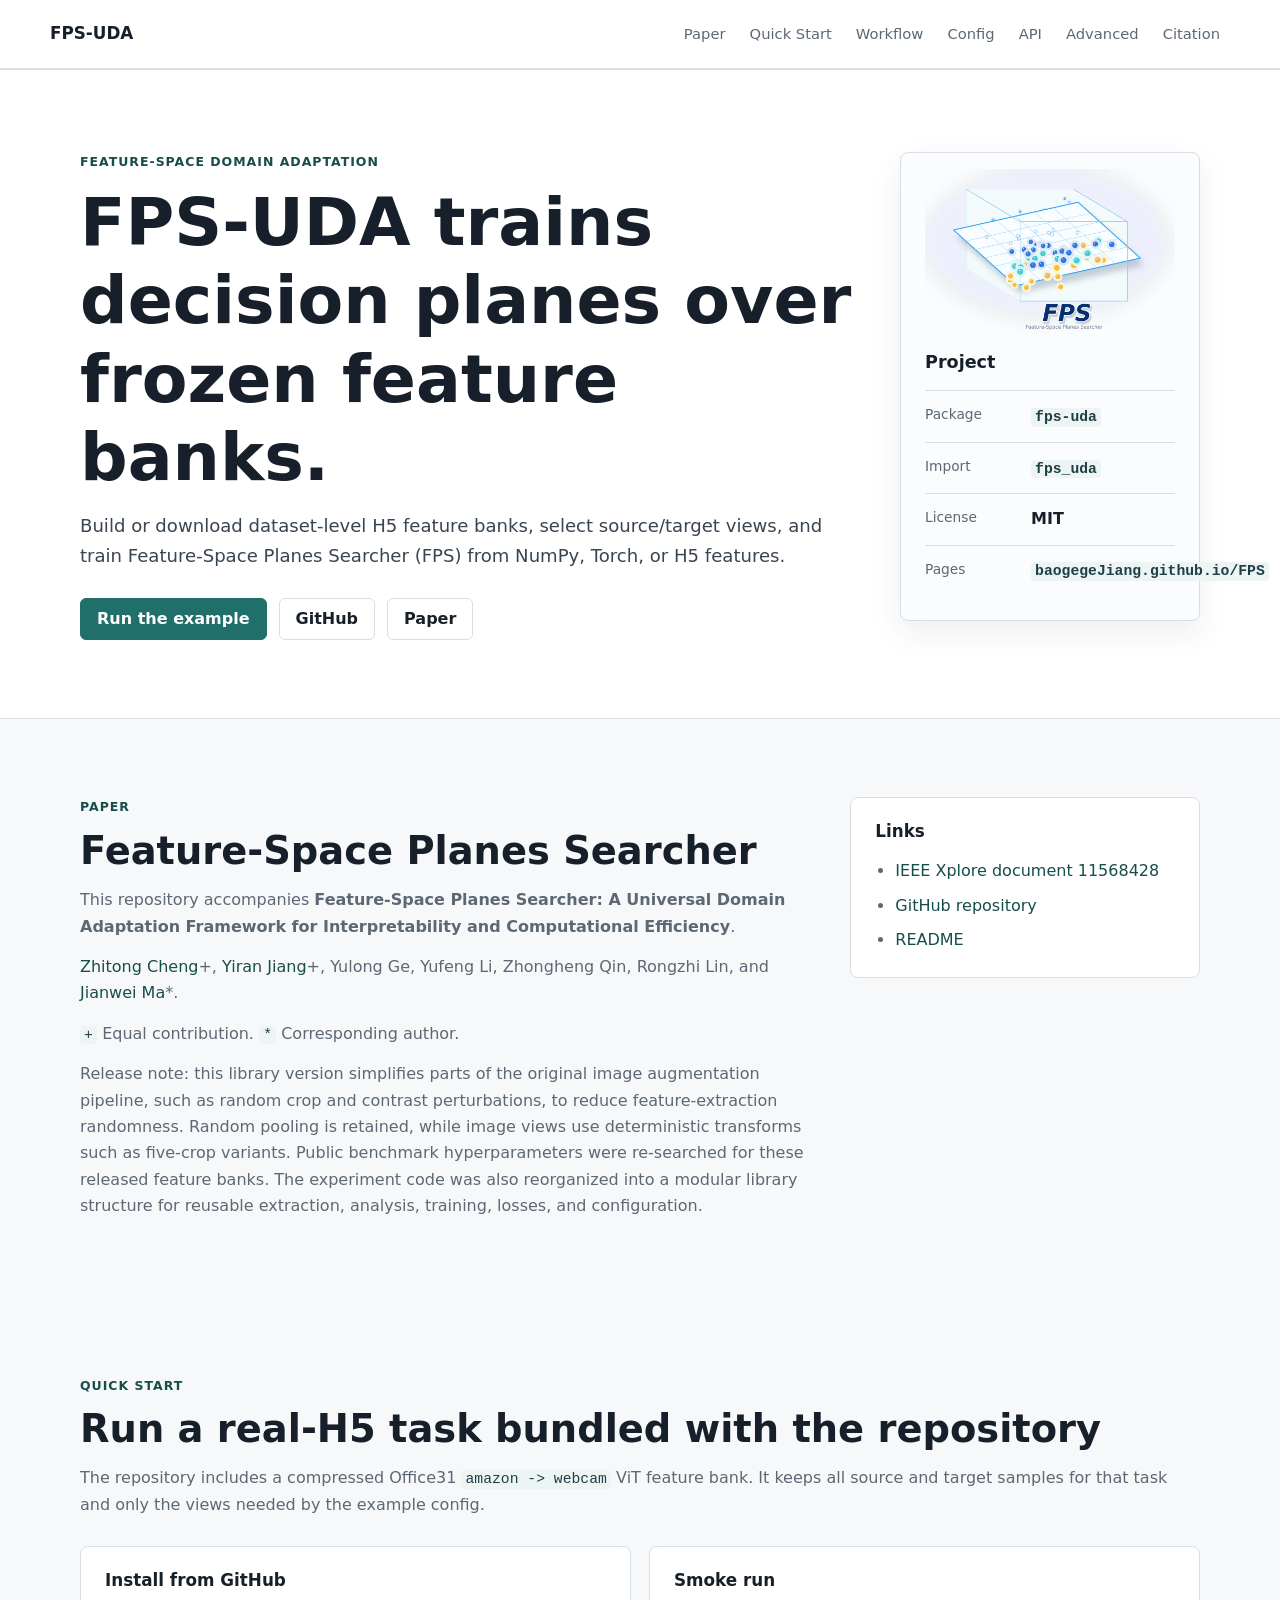
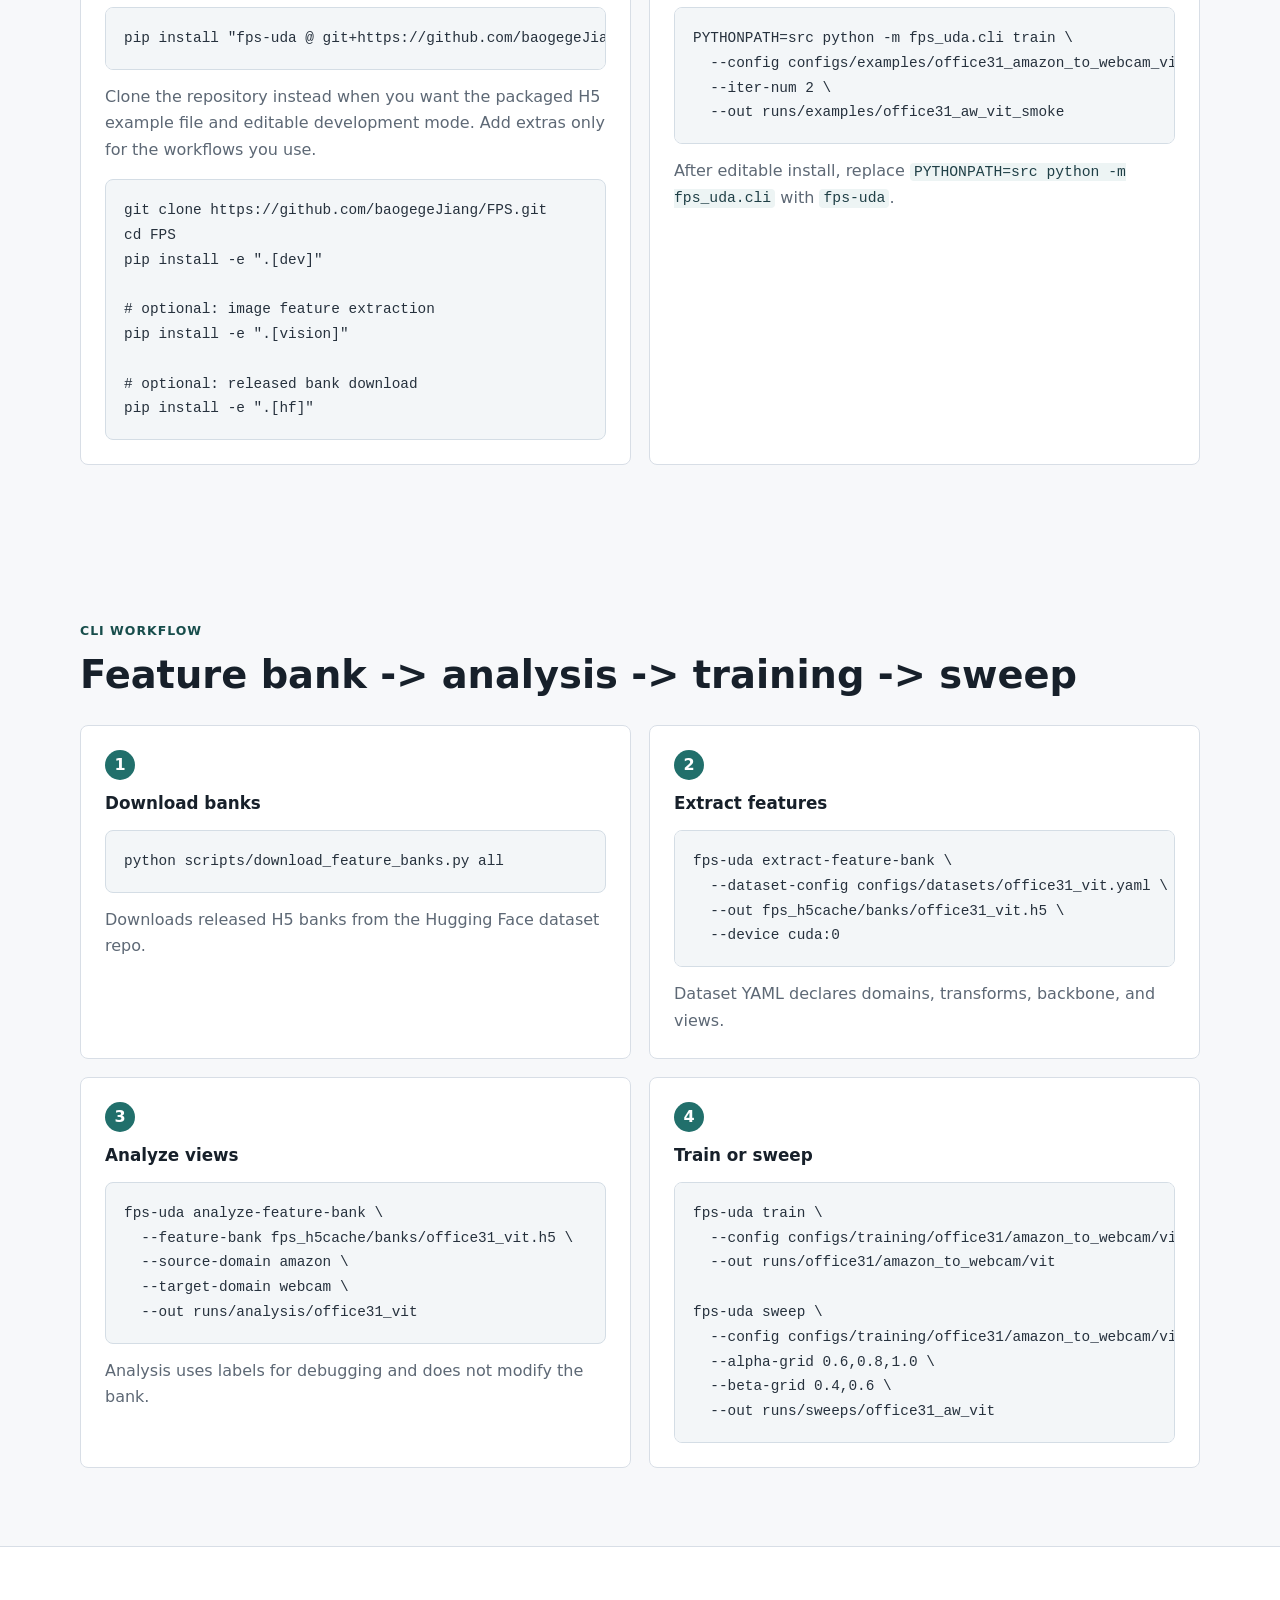
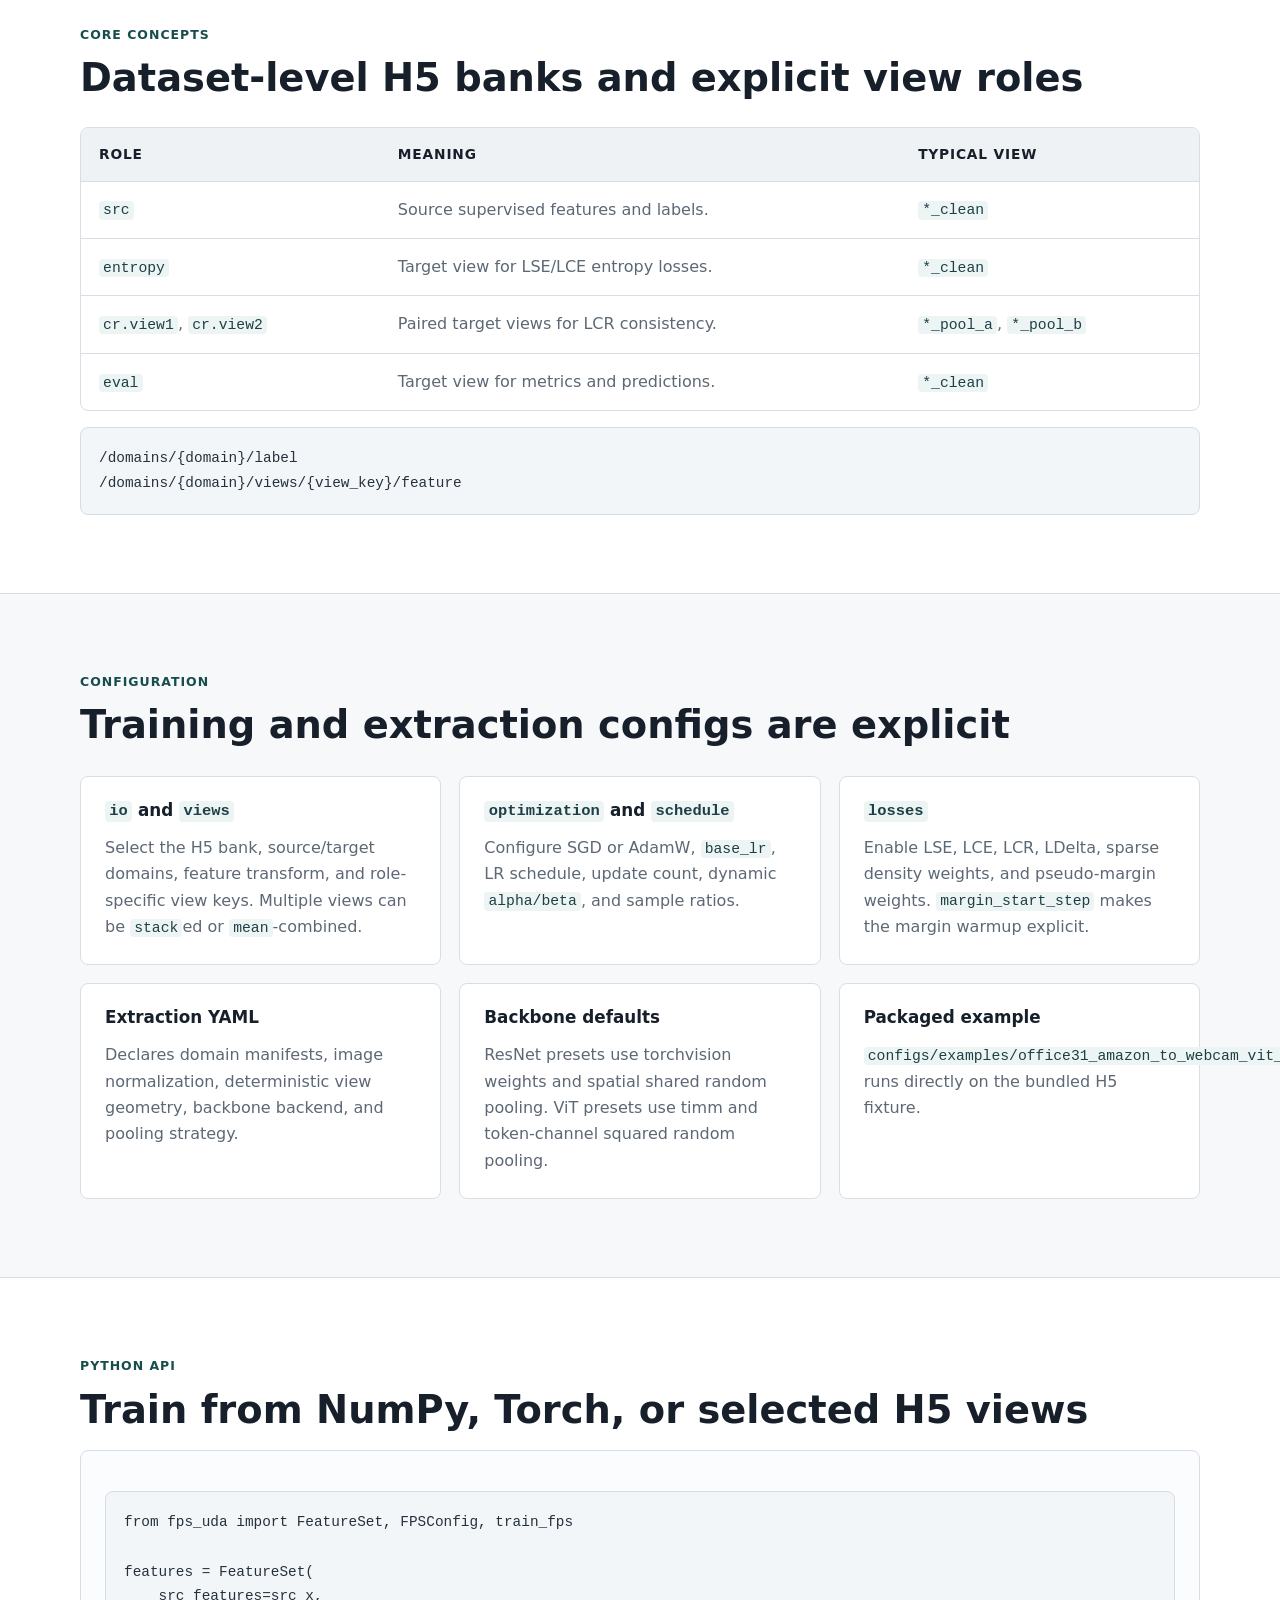
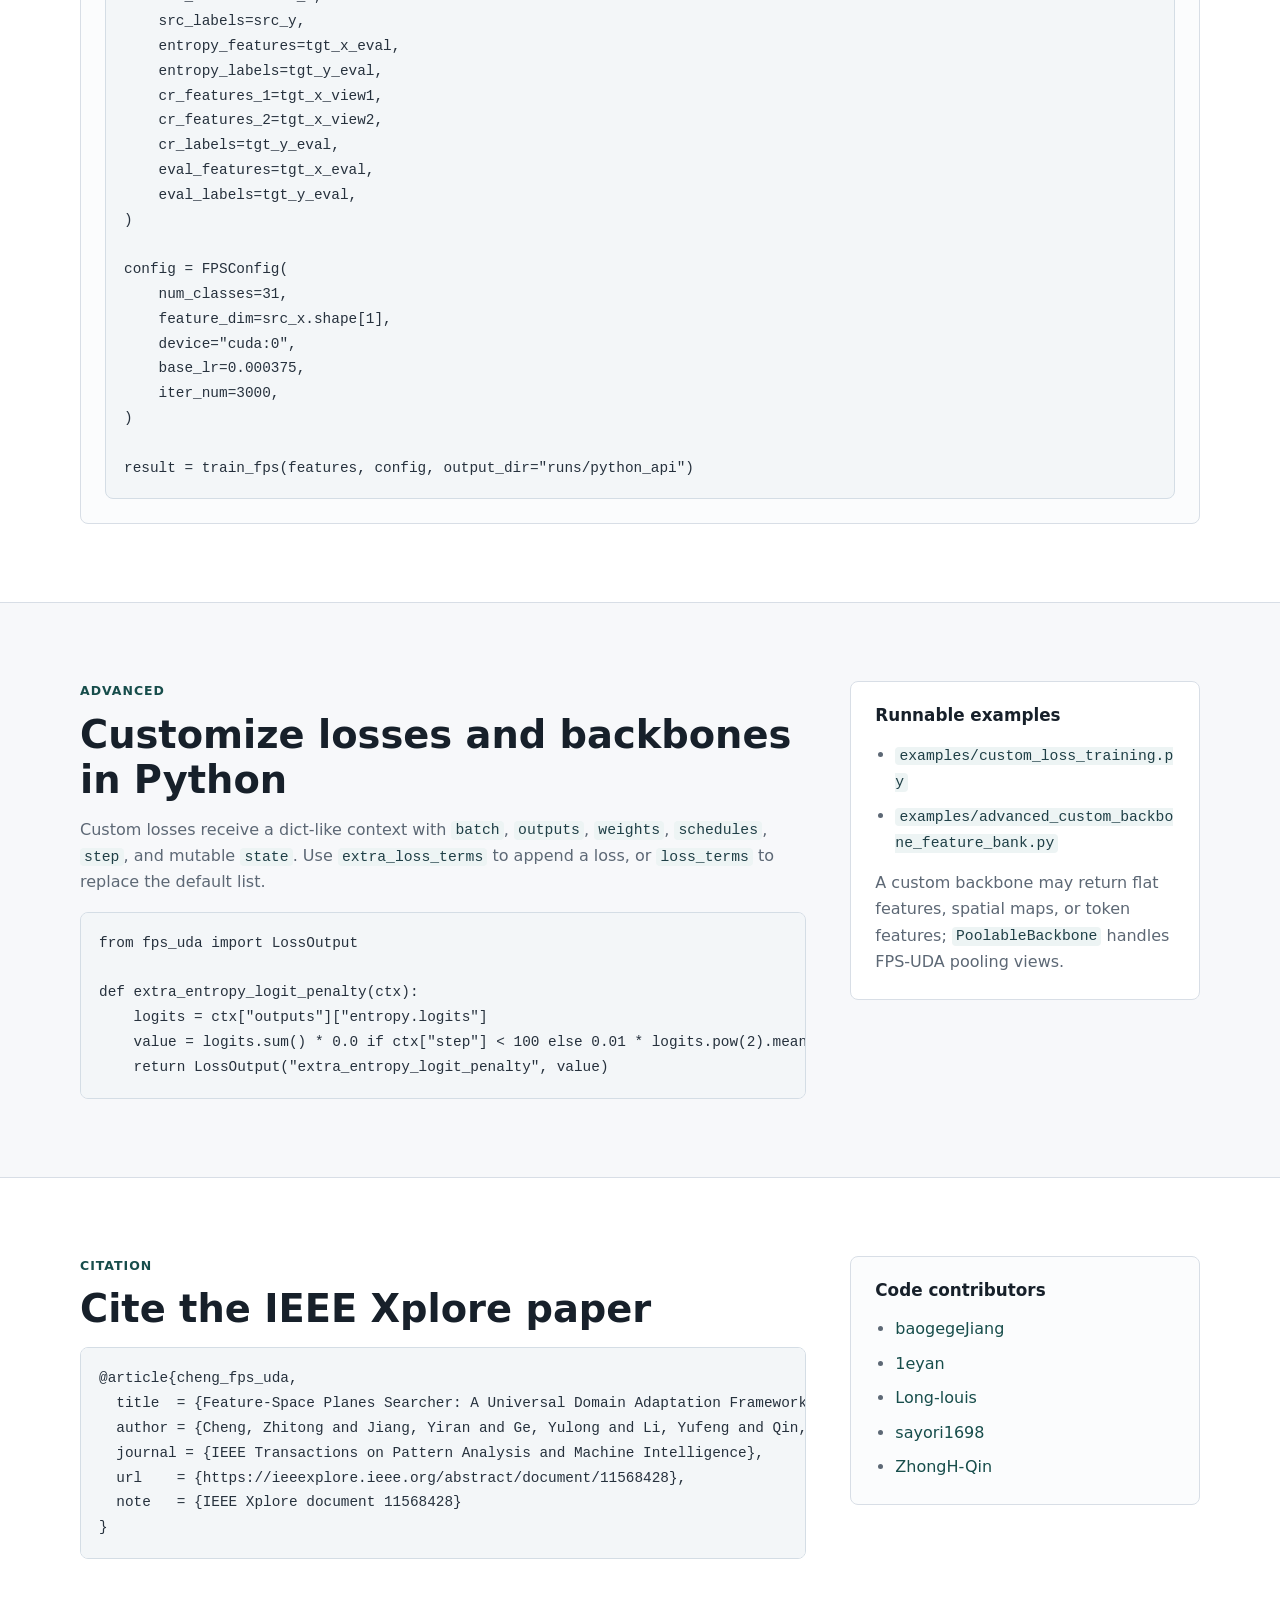
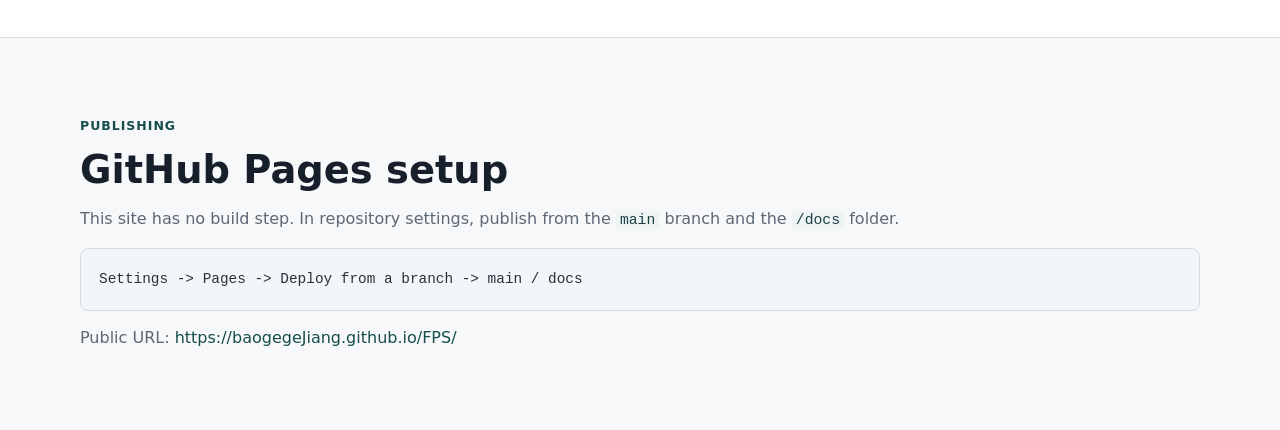
==== docs/index.html @ 6db0c091 "Remove shallow intelligence logo from docs" ====
<!doctype html>
<html lang="en">
  <head>
    <meta charset="utf-8">
    <meta name="viewport" content="width=device-width, initial-scale=1">
    <title>FPS-UDA Documentation</title>
    <meta
      name="description"
      content="FPS-UDA: feature-space unsupervised domain adaptation with frozen feature banks, PyTorch training, and configurable CLI workflows."
    >
    <link rel="stylesheet" href="assets/site.css">
  </head>
  <body>
    <header class="site-header">
      <nav class="nav" aria-label="Primary">
        <a class="brand" href="#top">FPS-UDA</a>
        <div class="nav-links">
          <a href="#paper">Paper</a>
          <a href="#quick-start">Quick Start</a>
          <a href="#workflow">Workflow</a>
          <a href="#config">Config</a>
          <a href="#api">API</a>
          <a href="#advanced">Advanced</a>
          <a href="#citation">Citation</a>
        </div>
      </nav>
    </header>

    <main id="top">
      <section class="hero section-band">
        <div class="container hero-grid">
          <div>
            <p class="eyebrow">Feature-space domain adaptation</p>
            <h1>FPS-UDA trains decision planes over frozen feature banks.</h1>
            <p class="lead">
              Build or download dataset-level H5 feature banks, select
              source/target views, and train Feature-Space Planes Searcher
              (FPS) from NumPy, Torch, or H5 features.
            </p>
            <div class="button-row" aria-label="Primary links">
              <a class="button primary" href="#quick-start">Run the example</a>
              <a class="button" href="https://github.com/baogegeJiang/FPS">GitHub</a>
              <a class="button" href="https://ieeexplore.ieee.org/abstract/document/11568428">Paper</a>
            </div>
          </div>
          <aside class="status-panel" aria-label="Project facts">
            <img
              class="fps-logo"
              src="assets/fps-logo.png"
              alt="FPS logo"
            >
            <h2>Project</h2>
            <dl>
              <div>
                <dt>Package</dt>
                <dd><code>fps-uda</code></dd>
              </div>
              <div>
                <dt>Import</dt>
                <dd><code>fps_uda</code></dd>
              </div>
              <div>
                <dt>License</dt>
                <dd>MIT</dd>
              </div>
              <div>
                <dt>Pages</dt>
                <dd><code>baogegeJiang.github.io/FPS</code></dd>
              </div>
            </dl>
          </aside>
        </div>
      </section>

      <section id="paper" class="section">
        <div class="container two-column">
          <div>
            <p class="eyebrow">Paper</p>
            <h2>Feature-Space Planes Searcher</h2>
            <p>
              This repository accompanies
              <strong>Feature-Space Planes Searcher: A Universal Domain
              Adaptation Framework for Interpretability and Computational
              Efficiency</strong>.
            </p>
            <p>
              <a href="https://scholar.google.com/citations?hl=zh-CN&amp;user=T4lifpIAAAAJ">Zhitong Cheng</a>+,
              <a href="https://scholar.google.com/citations?user=FRCRT-UAAAAJ&amp;hl=zh-CN">Yiran Jiang</a>+,
              Yulong Ge, Yufeng Li, Zhongheng Qin, Rongzhi Lin, and
              <a href="https://scholar.google.com/citations?user=6V78tzkAAAAJ&amp;hl=zh-CN">Jianwei Ma</a>*.
            </p>
            <p><code>+</code> Equal contribution. <code>*</code> Corresponding author.</p>
            <p>
              Release note: this library version simplifies parts of the
              original image augmentation pipeline, such as random crop and
              contrast perturbations, to reduce feature-extraction randomness.
              Random pooling is retained, while image views use deterministic
              transforms such as five-crop variants. Public benchmark
              hyperparameters were re-searched for these released feature banks.
              The experiment code was also reorganized into a modular library
              structure for reusable extraction, analysis, training, losses, and
              configuration.
            </p>
          </div>
          <aside class="item">
            <h3>Links</h3>
            <ul class="plain-list">
              <li><a href="https://ieeexplore.ieee.org/abstract/document/11568428">IEEE Xplore document 11568428</a></li>
              <li><a href="https://github.com/baogegeJiang/FPS">GitHub repository</a></li>
              <li><a href="https://github.com/baogegeJiang/FPS/blob/main/README.md">README</a></li>
            </ul>
          </aside>
        </div>
      </section>

      <section id="quick-start" class="section">
        <div class="container">
          <p class="eyebrow">Quick Start</p>
          <h2>Run a real-H5 task bundled with the repository</h2>
          <p>
            The repository includes a compressed Office31
            <code>amazon -> webcam</code> ViT feature bank. It keeps all source
            and target samples for that task and only the views needed by the
            example config.
          </p>
          <div class="code-grid">
            <article>
              <h3>Install from GitHub</h3>
              <pre><code>pip install "fps-uda @ git+https://github.com/baogegeJiang/FPS.git"</code></pre>
              <p>
                Clone the repository instead when you want the packaged H5
                example file and editable development mode. Add extras only for
                the workflows you use.
              </p>
              <pre><code>git clone https://github.com/baogegeJiang/FPS.git
cd FPS
pip install -e ".[dev]"

# optional: image feature extraction
pip install -e ".[vision]"

# optional: released bank download
pip install -e ".[hf]"</code></pre>
            </article>
            <article>
              <h3>Smoke run</h3>
              <pre><code>PYTHONPATH=src python -m fps_uda.cli train \
  --config configs/examples/office31_amazon_to_webcam_vit_packaged_h5.yaml \
  --iter-num 2 \
  --out runs/examples/office31_aw_vit_smoke</code></pre>
              <p>
                After editable install, replace
                <code>PYTHONPATH=src python -m fps_uda.cli</code> with
                <code>fps-uda</code>.
              </p>
            </article>
          </div>
        </div>
      </section>

      <section id="workflow" class="section">
        <div class="container">
          <p class="eyebrow">CLI Workflow</p>
          <h2>Feature bank -> analysis -> training -> sweep</h2>
          <div class="workflow">
            <article>
              <span class="step">1</span>
              <h3>Download banks</h3>
              <pre><code>python scripts/download_feature_banks.py all</code></pre>
              <p>Downloads released H5 banks from the Hugging Face dataset repo.</p>
            </article>
            <article>
              <span class="step">2</span>
              <h3>Extract features</h3>
              <pre><code>fps-uda extract-feature-bank \
  --dataset-config configs/datasets/office31_vit.yaml \
  --out fps_h5cache/banks/office31_vit.h5 \
  --device cuda:0</code></pre>
              <p>Dataset YAML declares domains, transforms, backbone, and views.</p>
            </article>
            <article>
              <span class="step">3</span>
              <h3>Analyze views</h3>
              <pre><code>fps-uda analyze-feature-bank \
  --feature-bank fps_h5cache/banks/office31_vit.h5 \
  --source-domain amazon \
  --target-domain webcam \
  --out runs/analysis/office31_vit</code></pre>
              <p>Analysis uses labels for debugging and does not modify the bank.</p>
            </article>
            <article>
              <span class="step">4</span>
              <h3>Train or sweep</h3>
              <pre><code>fps-uda train \
  --config configs/training/office31/amazon_to_webcam/vit.yaml \
  --out runs/office31/amazon_to_webcam/vit

fps-uda sweep \
  --config configs/training/office31/amazon_to_webcam/vit.yaml \
  --alpha-grid 0.6,0.8,1.0 \
  --beta-grid 0.4,0.6 \
  --out runs/sweeps/office31_aw_vit</code></pre>
            </article>
          </div>
        </div>
      </section>

      <section id="concepts" class="section section-band">
        <div class="container">
          <p class="eyebrow">Core Concepts</p>
          <h2>Dataset-level H5 banks and explicit view roles</h2>
          <div class="table-wrap">
            <table>
              <thead>
                <tr>
                  <th>Role</th>
                  <th>Meaning</th>
                  <th>Typical view</th>
                </tr>
              </thead>
              <tbody>
                <tr>
                  <td><code>src</code></td>
                  <td>Source supervised features and labels.</td>
                  <td><code>*_clean</code></td>
                </tr>
                <tr>
                  <td><code>entropy</code></td>
                  <td>Target view for LSE/LCE entropy losses.</td>
                  <td><code>*_clean</code></td>
                </tr>
                <tr>
                  <td><code>cr.view1</code>, <code>cr.view2</code></td>
                  <td>Paired target views for LCR consistency.</td>
                  <td><code>*_pool_a</code>, <code>*_pool_b</code></td>
                </tr>
                <tr>
                  <td><code>eval</code></td>
                  <td>Target view for metrics and predictions.</td>
                  <td><code>*_clean</code></td>
                </tr>
              </tbody>
            </table>
          </div>
          <pre><code>/domains/{domain}/label
/domains/{domain}/views/{view_key}/feature</code></pre>
        </div>
      </section>

      <section id="config" class="section">
        <div class="container">
          <p class="eyebrow">Configuration</p>
          <h2>Training and extraction configs are explicit</h2>
          <div class="cards">
            <article class="item">
              <h3><code>io</code> and <code>views</code></h3>
              <p>
                Select the H5 bank, source/target domains, feature transform,
                and role-specific view keys. Multiple views can be
                <code>stack</code>ed or <code>mean</code>-combined.
              </p>
            </article>
            <article class="item">
              <h3><code>optimization</code> and <code>schedule</code></h3>
              <p>
                Configure SGD or AdamW, <code>base_lr</code>, LR schedule,
                update count, dynamic <code>alpha/beta</code>, and sample
                ratios.
              </p>
            </article>
            <article class="item">
              <h3><code>losses</code></h3>
              <p>
                Enable LSE, LCE, LCR, LDelta, sparse density weights, and
                pseudo-margin weights. <code>margin_start_step</code> makes the
                margin warmup explicit.
              </p>
            </article>
            <article class="item">
              <h3>Extraction YAML</h3>
              <p>
                Declares domain manifests, image normalization, deterministic
                view geometry, backbone backend, and pooling strategy.
              </p>
            </article>
            <article class="item">
              <h3>Backbone defaults</h3>
              <p>
                ResNet presets use torchvision weights and spatial shared
                random pooling. ViT presets use timm and token-channel squared
                random pooling.
              </p>
            </article>
            <article class="item">
              <h3>Packaged example</h3>
              <p>
                <code>configs/examples/office31_amazon_to_webcam_vit_packaged_h5.yaml</code>
                runs directly on the bundled H5 fixture.
              </p>
            </article>
          </div>
        </div>
      </section>

      <section id="api" class="section section-band">
        <div class="container">
          <p class="eyebrow">Python API</p>
          <h2>Train from NumPy, Torch, or selected H5 views</h2>
          <article class="wide-code">
            <pre><code>from fps_uda import FeatureSet, FPSConfig, train_fps

features = FeatureSet(
    src_features=src_x,
    src_labels=src_y,
    entropy_features=tgt_x_eval,
    entropy_labels=tgt_y_eval,
    cr_features_1=tgt_x_view1,
    cr_features_2=tgt_x_view2,
    cr_labels=tgt_y_eval,
    eval_features=tgt_x_eval,
    eval_labels=tgt_y_eval,
)

config = FPSConfig(
    num_classes=31,
    feature_dim=src_x.shape[1],
    device="cuda:0",
    base_lr=0.000375,
    iter_num=3000,
)

result = train_fps(features, config, output_dir="runs/python_api")</code></pre>
          </article>
        </div>
      </section>

      <section id="advanced" class="section">
        <div class="container two-column">
          <div>
            <p class="eyebrow">Advanced</p>
            <h2>Customize losses and backbones in Python</h2>
            <p>
              Custom losses receive a dict-like context with
              <code>batch</code>, <code>outputs</code>, <code>weights</code>,
              <code>schedules</code>, <code>step</code>, and mutable
              <code>state</code>. Use <code>extra_loss_terms</code> to append a
              loss, or <code>loss_terms</code> to replace the default list.
            </p>
            <pre><code>from fps_uda import LossOutput

def extra_entropy_logit_penalty(ctx):
    logits = ctx["outputs"]["entropy.logits"]
    value = logits.sum() * 0.0 if ctx["step"] < 100 else 0.01 * logits.pow(2).mean()
    return LossOutput("extra_entropy_logit_penalty", value)</code></pre>
          </div>
          <aside class="item">
            <h3>Runnable examples</h3>
            <ul class="plain-list">
              <li><code>examples/custom_loss_training.py</code></li>
              <li><code>examples/advanced_custom_backbone_feature_bank.py</code></li>
            </ul>
            <p>
              A custom backbone may return flat features, spatial maps, or token
              features; <code>PoolableBackbone</code> handles FPS-UDA pooling
              views.
            </p>
          </aside>
        </div>
      </section>

      <section id="citation" class="section section-band">
        <div class="container two-column">
          <div>
            <p class="eyebrow">Citation</p>
            <h2>Cite the IEEE Xplore paper</h2>
            <pre><code>@article{cheng_fps_uda,
  title  = {Feature-Space Planes Searcher: A Universal Domain Adaptation Framework for Interpretability and Computational Efficiency},
  author = {Cheng, Zhitong and Jiang, Yiran and Ge, Yulong and Li, Yufeng and Qin, Zhongheng and Lin, Rongzhi and Ma, Jianwei},
  journal = {IEEE Transactions on Pattern Analysis and Machine Intelligence},
  url    = {https://ieeexplore.ieee.org/abstract/document/11568428},
  note   = {IEEE Xplore document 11568428}
}</code></pre>
          </div>
          <aside class="item">
            <h3>Code contributors</h3>
            <ul class="plain-list">
              <li><a href="https://github.com/baogegeJiang">baogegeJiang</a></li>
              <li><a href="https://github.com/1eyan">1eyan</a></li>
              <li><a href="https://github.com/Long-louis">Long-louis</a></li>
              <li><a href="https://github.com/sayori1698">sayori1698</a></li>
              <li><a href="https://github.com/ZhongH-Qin">ZhongH-Qin</a></li>
            </ul>
          </aside>
        </div>
      </section>

      <section id="pages" class="section">
        <div class="container">
          <p class="eyebrow">Publishing</p>
          <h2>GitHub Pages setup</h2>
          <p>
            This site has no build step. In repository settings, publish from
            the <code>main</code> branch and the <code>/docs</code> folder.
          </p>
          <pre><code>Settings -> Pages -> Deploy from a branch -> main / docs</code></pre>
          <p>
            Public URL:
            <a href="https://baogegeJiang.github.io/FPS/">https://baogegeJiang.github.io/FPS/</a>
          </p>
        </div>
      </section>
    </main>
  </body>
</html>
---- docs/assets/site.css ----
:root {
  color-scheme: light;
  --bg: #f7f8fa;
  --surface: #ffffff;
  --surface-muted: #eef2f5;
  --text: #17202a;
  --muted: #5d6875;
  --line: #d8dee6;
  --accent: #216f6b;
  --accent-strong: #174d4b;
  --code-bg: #f3f6f8;
  --code-text: #26313d;
  --shadow: 0 12px 30px rgba(23, 32, 42, 0.08);
}

* {
  box-sizing: border-box;
}

html {
  scroll-behavior: smooth;
}

body {
  margin: 0;
  color: var(--text);
  background: var(--bg);
  font-family:
    Inter, ui-sans-serif, system-ui, -apple-system, BlinkMacSystemFont, "Segoe UI",
    sans-serif;
  font-size: 16px;
  line-height: 1.65;
}

a {
  color: var(--accent-strong);
  text-decoration: none;
}

a:hover {
  text-decoration: underline;
}

code {
  font-family: "SFMono-Regular", Consolas, "Liberation Mono", monospace;
  font-size: 0.92em;
  color: #1f3f46;
  background: #edf4f4;
  border-radius: 4px;
  padding: 0.08em 0.28em;
}

pre {
  margin: 16px 0 0;
  overflow-x: auto;
  color: var(--code-text);
  background: var(--code-bg);
  border: 1px solid #d4dde5;
  border-radius: 8px;
  padding: 18px;
  line-height: 1.55;
}

pre code {
  font-size: 0.9rem;
  color: inherit;
  background: transparent;
  border-radius: 0;
  padding: 0;
}

.site-header {
  position: sticky;
  top: 0;
  z-index: 20;
  background: rgba(255, 255, 255, 0.94);
  border-bottom: 1px solid var(--line);
  backdrop-filter: blur(12px);
}

.nav {
  display: flex;
  align-items: center;
  justify-content: space-between;
  gap: 24px;
  width: min(1180px, calc(100% - 40px));
  margin: 0 auto;
  min-height: 68px;
}

.brand {
  color: var(--text);
  font-weight: 760;
  font-size: 1.05rem;
  white-space: nowrap;
}

.nav-links {
  display: flex;
  align-items: center;
  justify-content: flex-end;
  gap: 4px;
  flex-wrap: wrap;
}

.nav-links a {
  display: inline-flex;
  align-items: center;
  min-height: 36px;
  padding: 0 10px;
  color: var(--muted);
  border-radius: 6px;
  font-size: 0.92rem;
}

.nav-links a:hover {
  color: var(--text);
  background: var(--surface-muted);
  text-decoration: none;
}

.section,
.section-band {
  padding: 78px 0;
}

.section-band {
  background: var(--surface);
  border-top: 1px solid var(--line);
  border-bottom: 1px solid var(--line);
}

.container {
  width: min(1120px, calc(100% - 40px));
  margin: 0 auto;
}

.hero {
  padding-top: 82px;
}

.hero-grid,
.two-column {
  display: grid;
  grid-template-columns: minmax(0, 1.35fr) minmax(300px, 0.65fr);
  gap: 44px;
  align-items: start;
}

.hero-grid {
  grid-template-columns: minmax(0, 1.55fr) minmax(300px, 0.55fr);
}

.eyebrow {
  margin: 0 0 10px;
  color: var(--accent-strong);
  font-size: 0.78rem;
  font-weight: 760;
  letter-spacing: 0.08em;
  text-transform: uppercase;
}

h1,
h2,
h3 {
  margin: 0;
  line-height: 1.18;
  letter-spacing: 0;
}

h1 {
  max-width: 920px;
  font-size: clamp(2.35rem, 5.2vw, 4.4rem);
}

h2 {
  font-size: clamp(1.75rem, 3vw, 2.6rem);
}

h3 {
  font-size: 1.05rem;
}

p {
  margin: 14px 0 0;
  color: var(--muted);
}

.plain-list {
  margin: 16px 0 0;
  padding-left: 20px;
  color: var(--muted);
}

.plain-list li + li {
  margin-top: 8px;
}

.plain-list code {
  overflow-wrap: anywhere;
  word-break: break-word;
}

.lead {
  max-width: 760px;
  font-size: 1.13rem;
  color: #394552;
}

.button-row {
  display: flex;
  flex-wrap: wrap;
  gap: 12px;
  margin-top: 28px;
}

.button {
  display: inline-flex;
  align-items: center;
  justify-content: center;
  min-height: 42px;
  padding: 0 16px;
  border: 1px solid var(--line);
  border-radius: 6px;
  color: var(--text);
  background: var(--surface);
  font-weight: 680;
}

.button.primary {
  color: #ffffff;
  background: var(--accent);
  border-color: var(--accent);
}

.button:hover {
  transform: translateY(-1px);
  box-shadow: var(--shadow);
  text-decoration: none;
}

.status-panel,
.item,
.placeholder,
.workflow article,
.code-grid article,
.wide-code {
  background: var(--surface);
  border: 1px solid var(--line);
  border-radius: 8px;
  padding: 24px;
}

.section-band .status-panel,
.section-band .item,
.section-band .placeholder,
.section-band .workflow article,
.section-band .code-grid article,
.section-band .wide-code {
  background: #fbfcfd;
}

.status-panel {
  box-shadow: var(--shadow);
}

.fps-logo {
  display: block;
  width: min(300px, 100%);
  height: auto;
  margin: -8px auto 16px;
}

.status-panel h2 {
  font-size: 1.1rem;
}

dl {
  margin: 18px 0 0;
}

dl div {
  display: grid;
  grid-template-columns: 92px 1fr;
  gap: 14px;
  padding: 12px 0;
  border-top: 1px solid var(--line);
}

dt {
  color: var(--muted);
  font-size: 0.86rem;
}

dd {
  margin: 0;
  font-weight: 650;
}

.stack,
.cards,
.placeholder-grid,
.workflow,
.code-grid {
  display: grid;
  gap: 18px;
}

.stack {
  grid-template-columns: 1fr;
}

.cards,
.placeholder-grid,
.workflow {
  grid-template-columns: repeat(3, minmax(0, 1fr));
  margin-top: 28px;
}

.workflow {
  grid-template-columns: repeat(2, minmax(0, 1fr));
}

.code-grid {
  grid-template-columns: repeat(2, minmax(0, 1fr));
  margin-top: 28px;
}

.wide-code {
  margin-top: 18px;
}

.step {
  display: inline-flex;
  align-items: center;
  justify-content: center;
  width: 30px;
  height: 30px;
  margin-bottom: 14px;
  border-radius: 50%;
  color: #ffffff;
  background: var(--accent);
  font-weight: 760;
}

.table-wrap {
  margin-top: 26px;
  overflow-x: auto;
  border: 1px solid var(--line);
  border-radius: 8px;
  background: var(--surface);
}

table {
  width: 100%;
  border-collapse: collapse;
  min-width: 720px;
}

th,
td {
  padding: 15px 18px;
  text-align: left;
  vertical-align: top;
  border-bottom: 1px solid var(--line);
}

th {
  color: var(--text);
  background: var(--surface-muted);
  font-size: 0.86rem;
  text-transform: uppercase;
  letter-spacing: 0.06em;
}

td {
  color: var(--muted);
}

tr:last-child td {
  border-bottom: 0;
}

.placeholder {
  border-style: dashed;
}

@media (max-width: 900px) {
  .nav {
    align-items: flex-start;
    flex-direction: column;
    padding: 14px 0;
  }

  .nav-links {
    justify-content: flex-start;
  }

  .hero-grid,
  .two-column,
  .cards,
  .placeholder-grid,
  .workflow,
  .code-grid {
    grid-template-columns: 1fr;
  }

  .section,
  .section-band {
    padding: 58px 0;
  }
}

@media (max-width: 560px) {
  .container,
  .nav {
    width: min(100% - 28px, 1120px);
  }

  h1 {
    font-size: 2.25rem;
  }

  .nav-links a {
    padding: 0 8px;
  }

  .status-panel,
  .item,
  .placeholder,
  .workflow article,
  .code-grid article,
  .wide-code {
    padding: 18px;
  }

  dl div {
    grid-template-columns: 1fr;
    gap: 4px;
  }
}
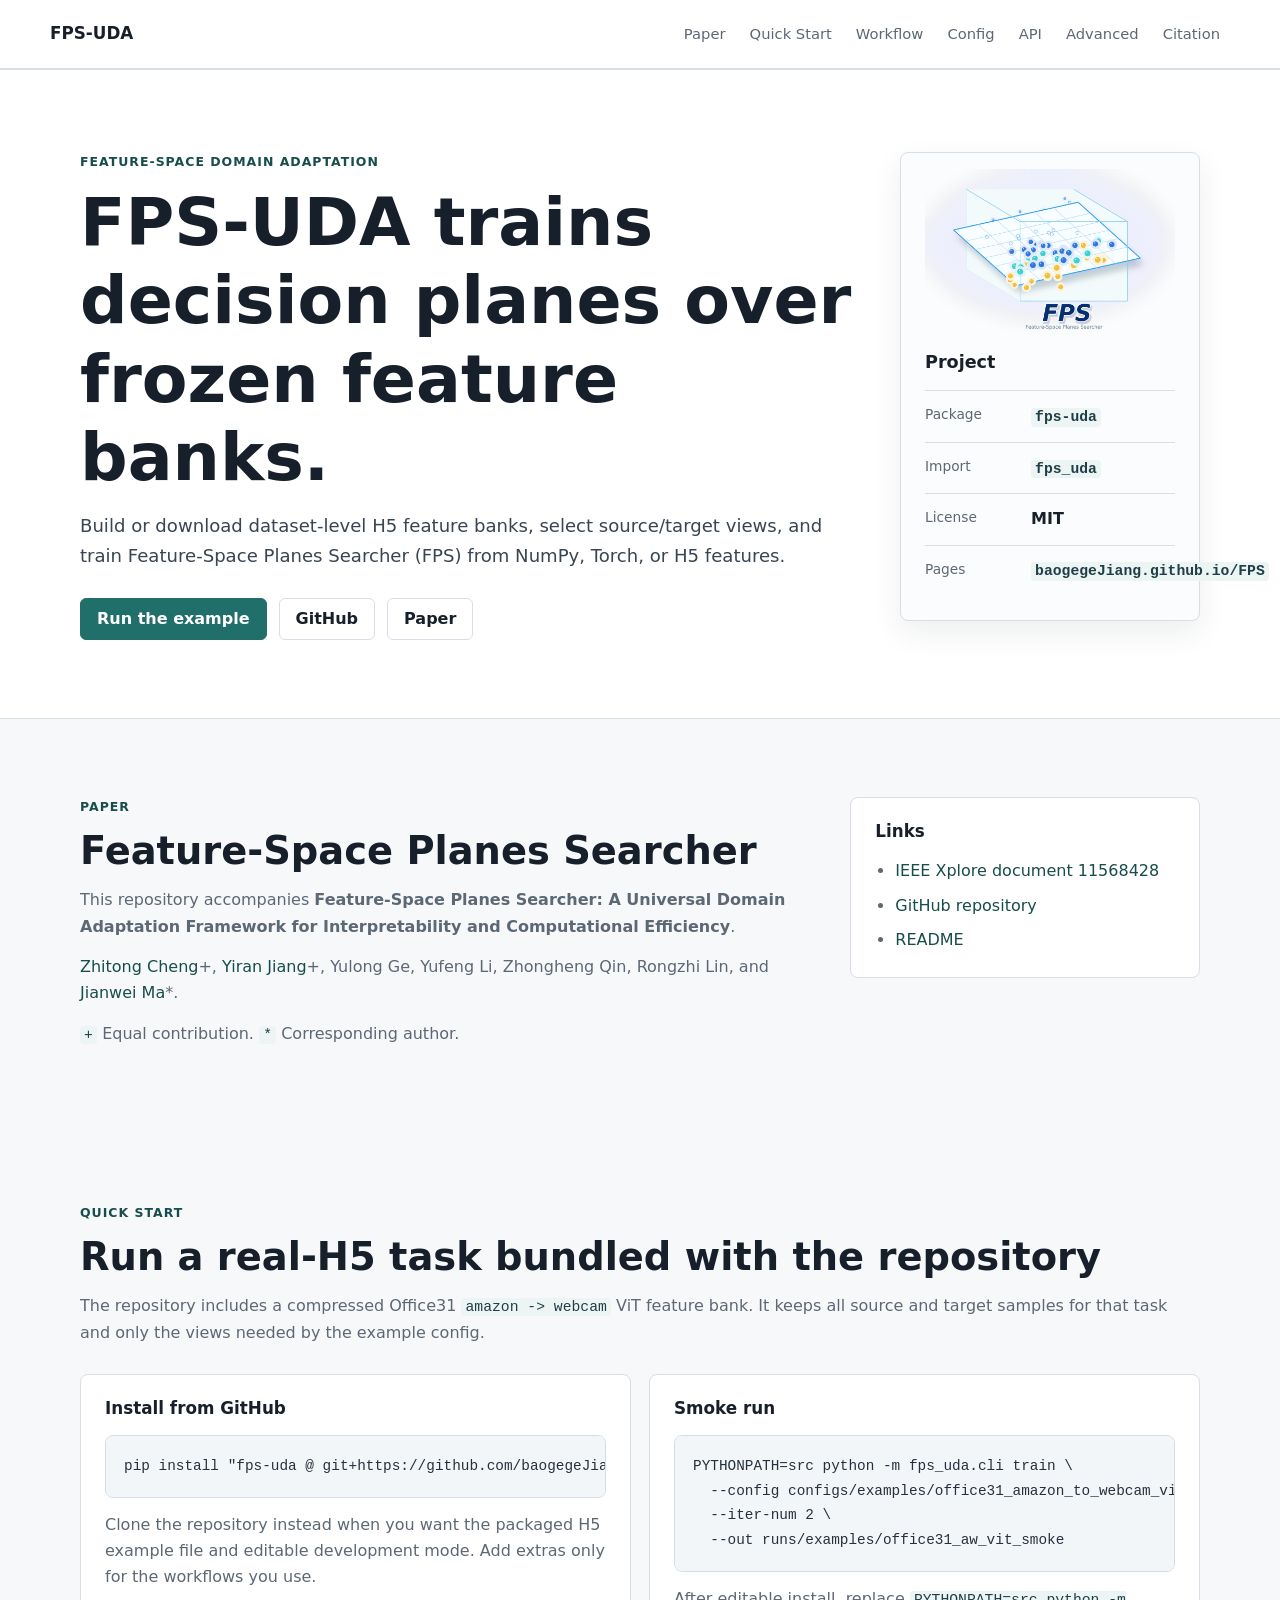
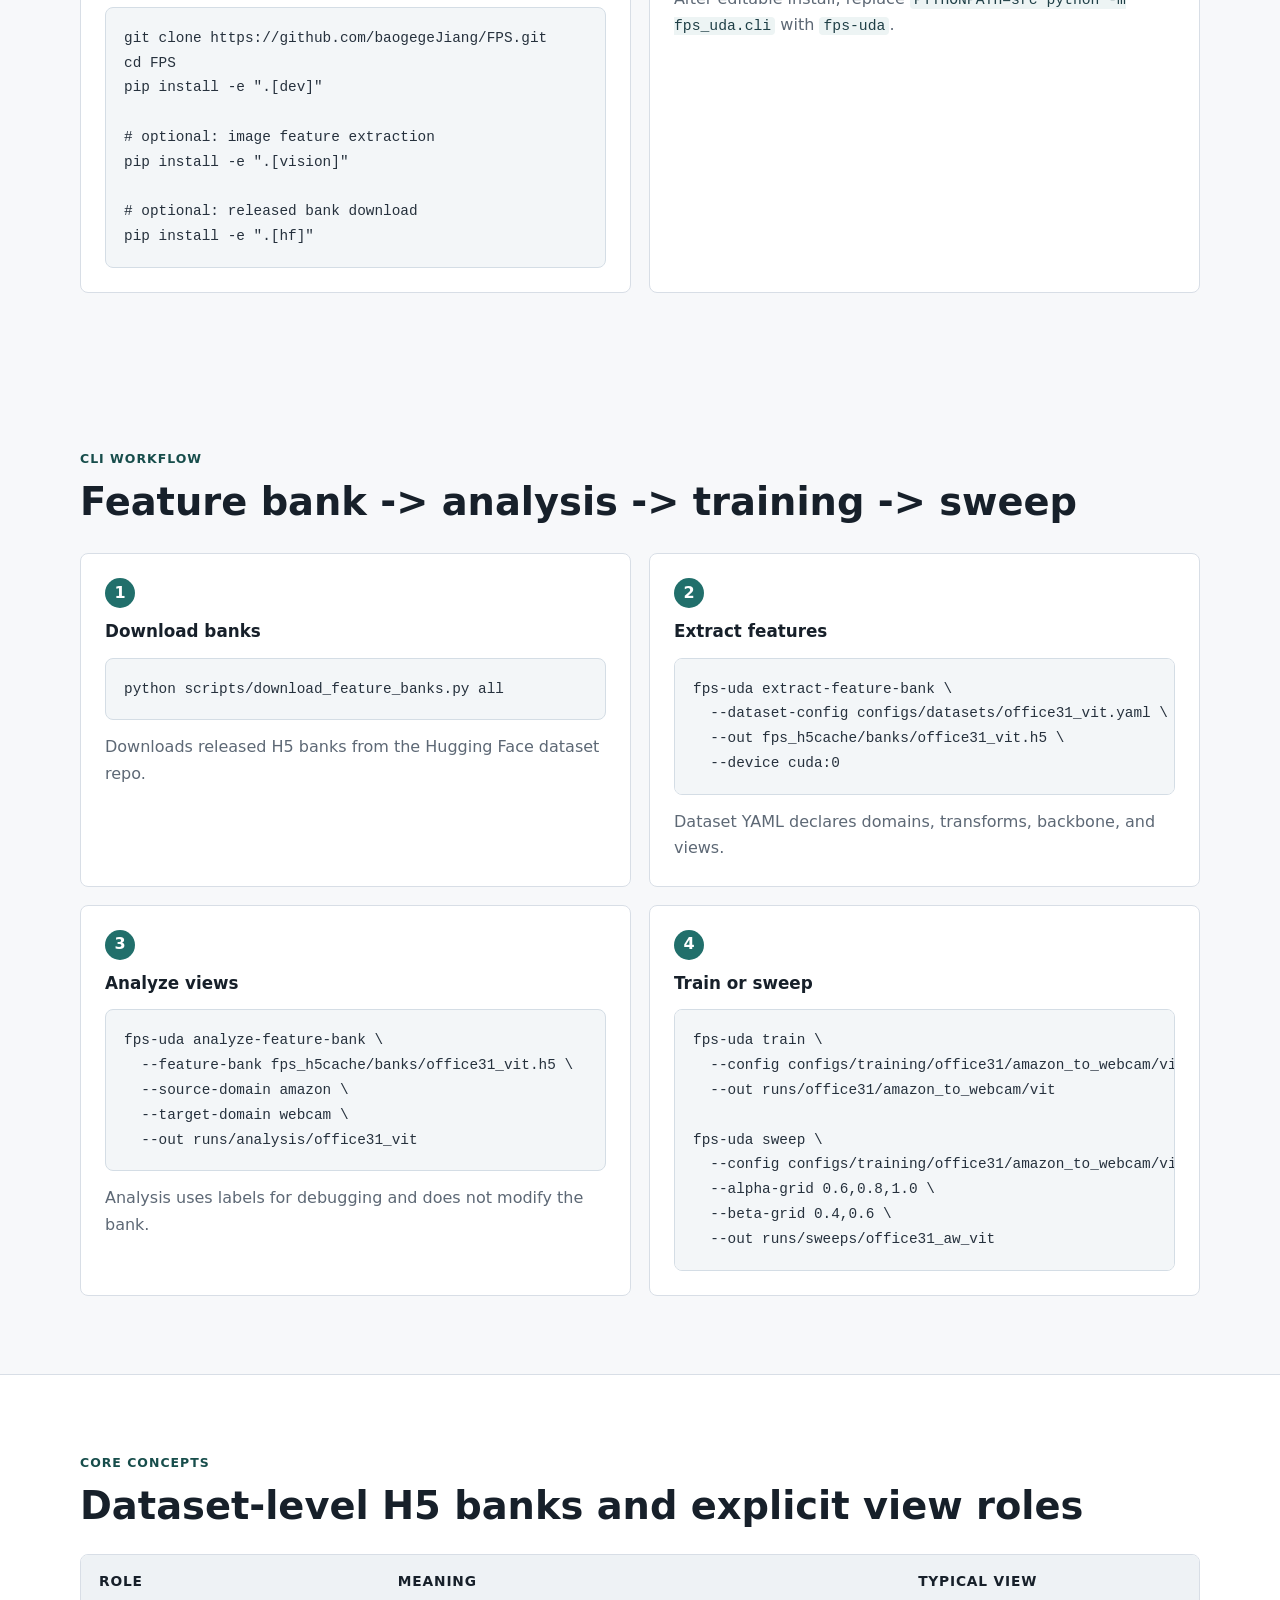
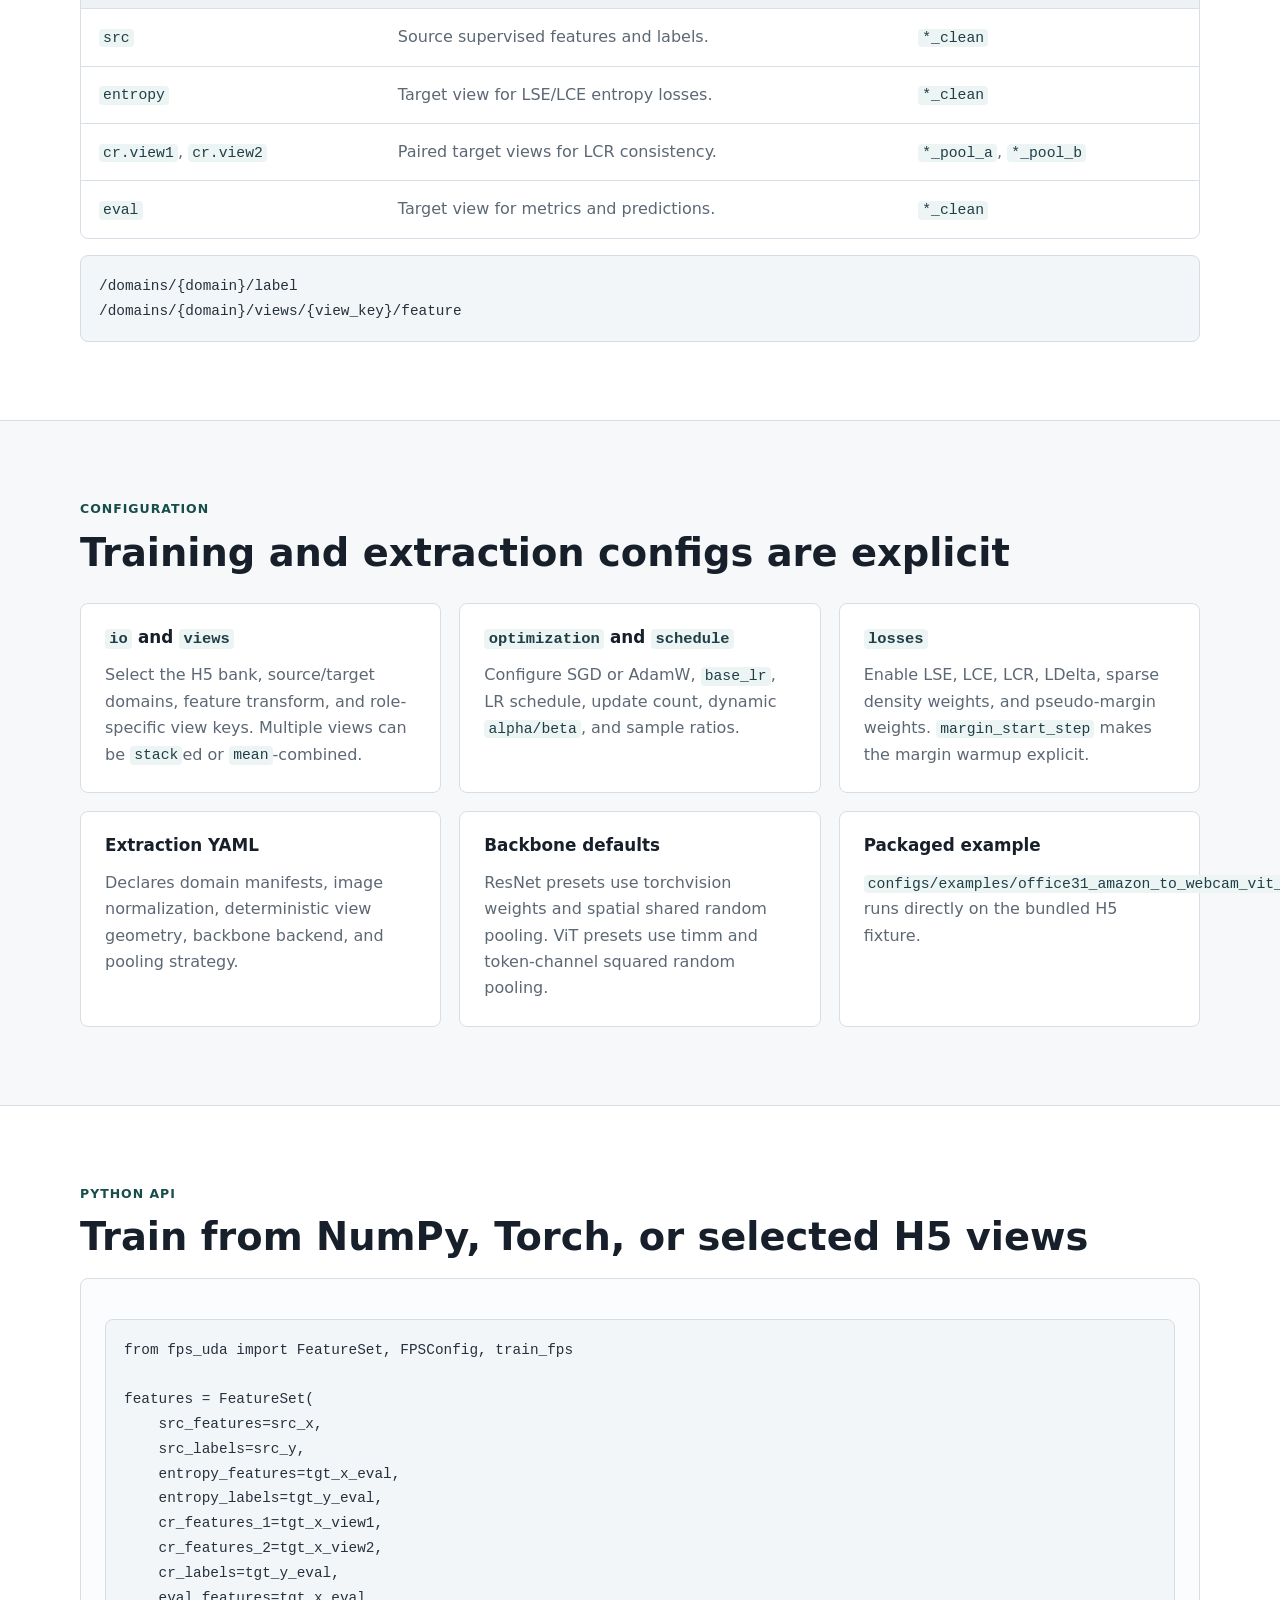
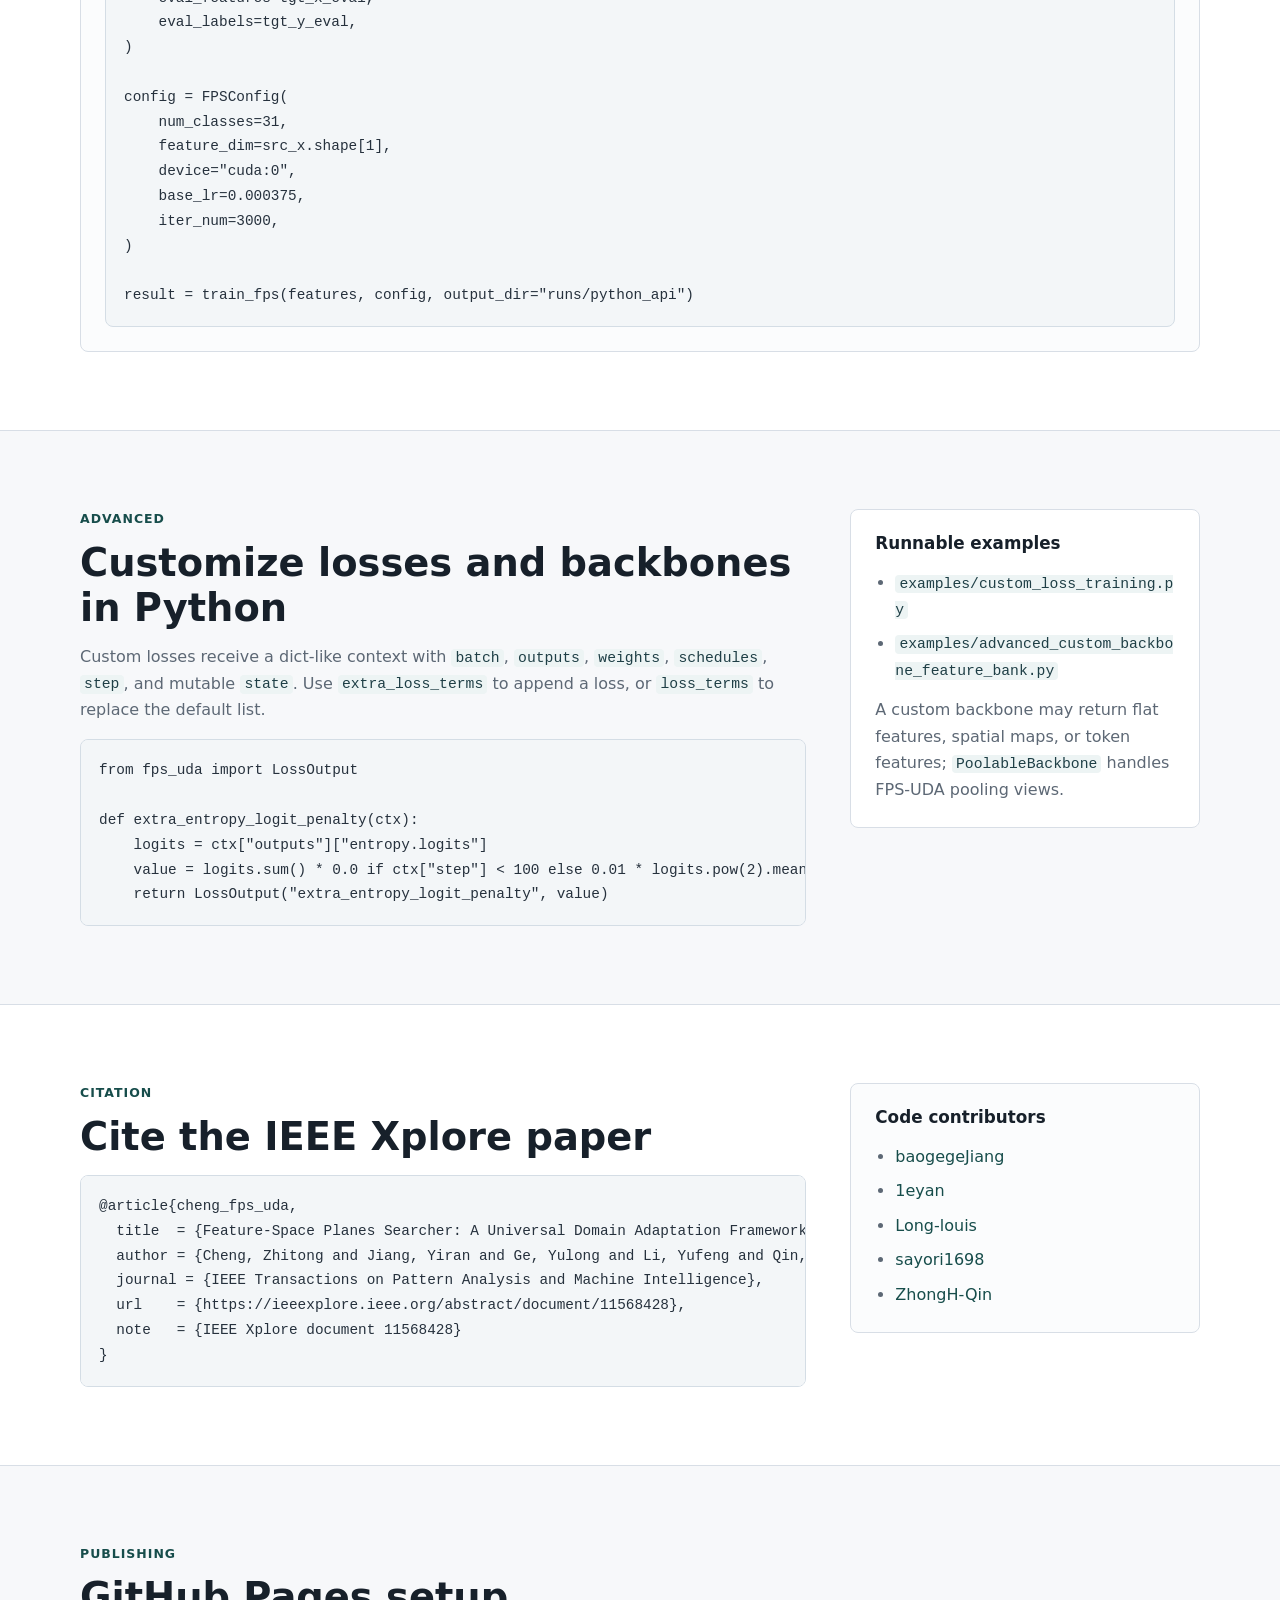
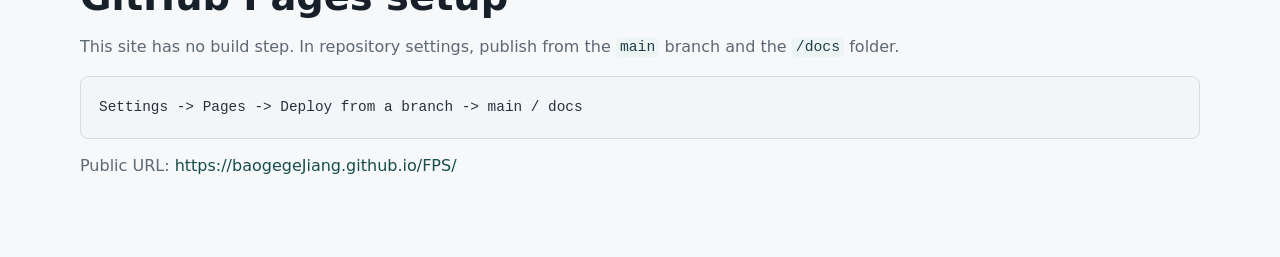
==== commit a9623079: "Remove release note from docs homepage" ====
--- a/docs/index.html
+++ b/docs/index.html
@@ -90,17 +90,6 @@
               <a href="https://scholar.google.com/citations?user=6V78tzkAAAAJ&amp;hl=zh-CN">Jianwei Ma</a>*.
             </p>
             <p><code>+</code> Equal contribution. <code>*</code> Corresponding author.</p>
-            <p>
-              Release note: this library version simplifies parts of the
-              original image augmentation pipeline, such as random crop and
-              contrast perturbations, to reduce feature-extraction randomness.
-              Random pooling is retained, while image views use deterministic
-              transforms such as five-crop variants. Public benchmark
-              hyperparameters were re-searched for these released feature banks.
-              The experiment code was also reorganized into a modular library
-              structure for reusable extraction, analysis, training, losses, and
-              configuration.
-            </p>
           </div>
           <aside class="item">
             <h3>Links</h3>
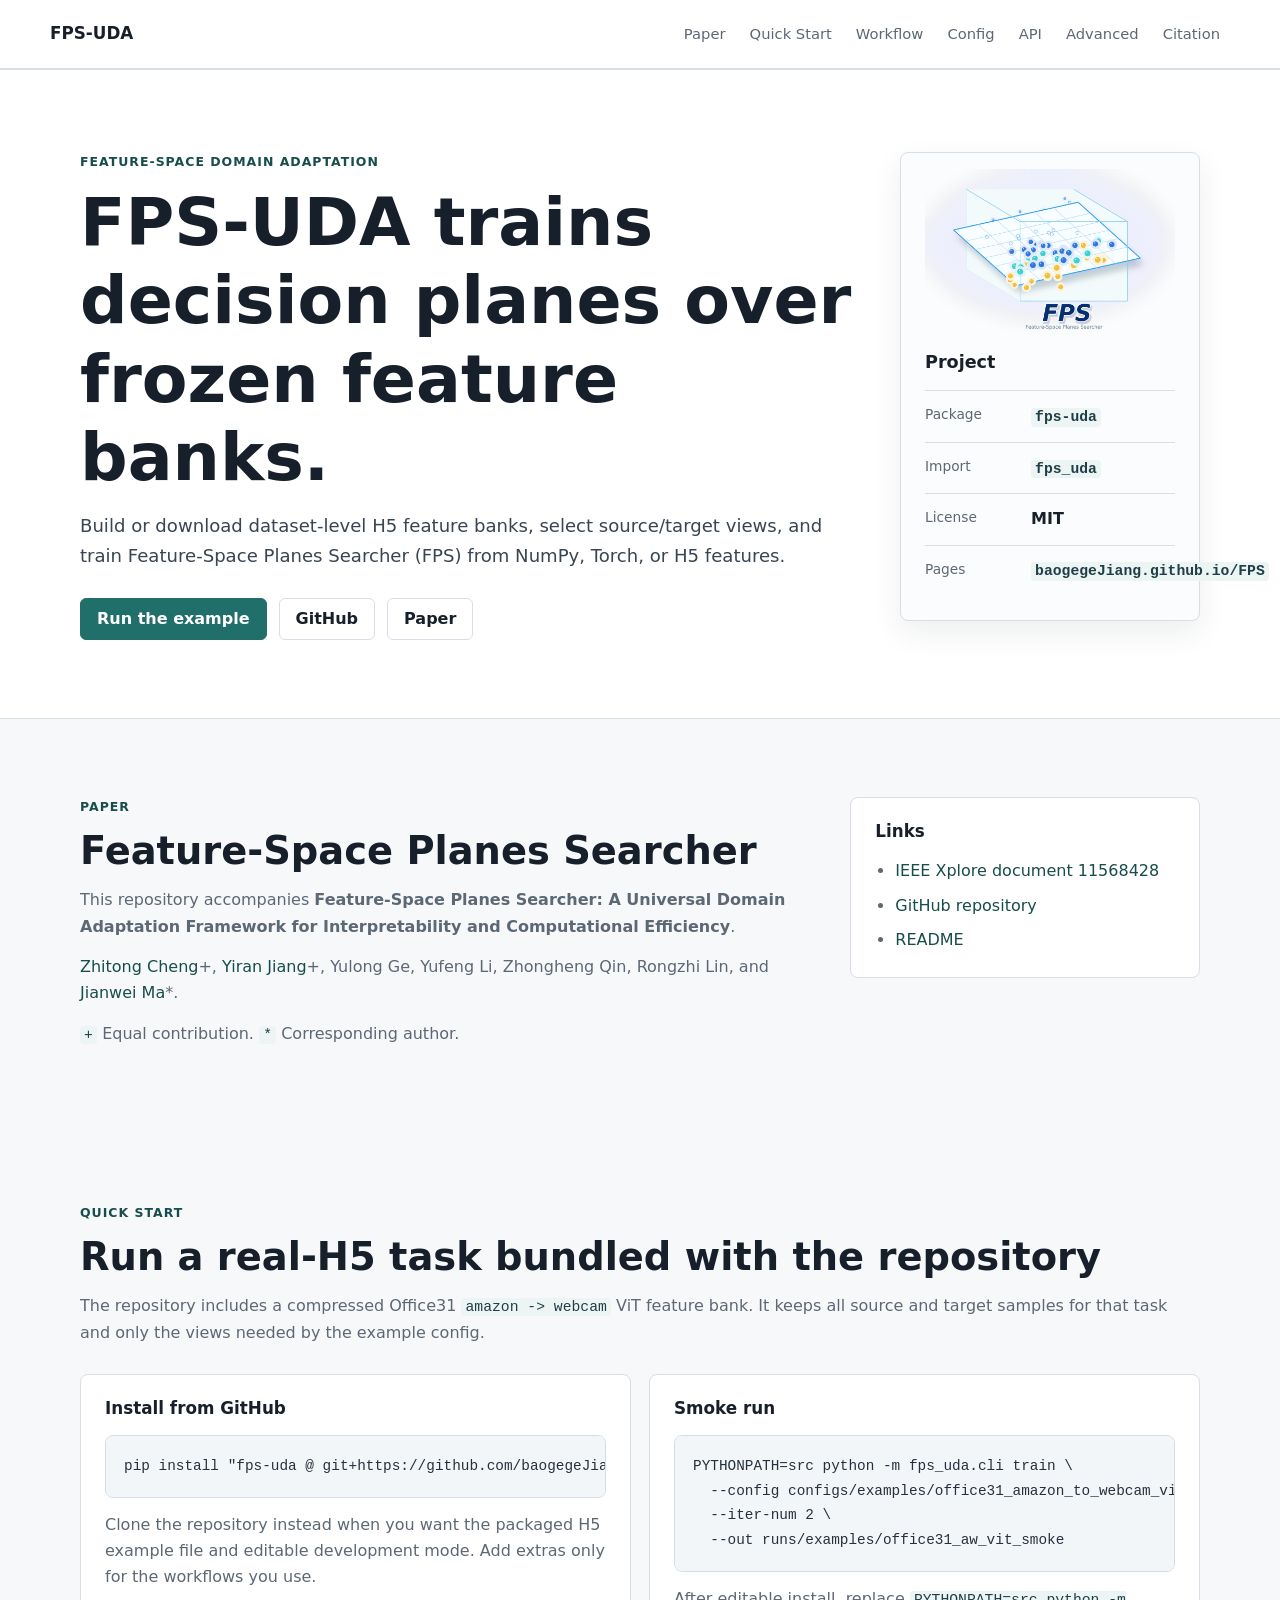
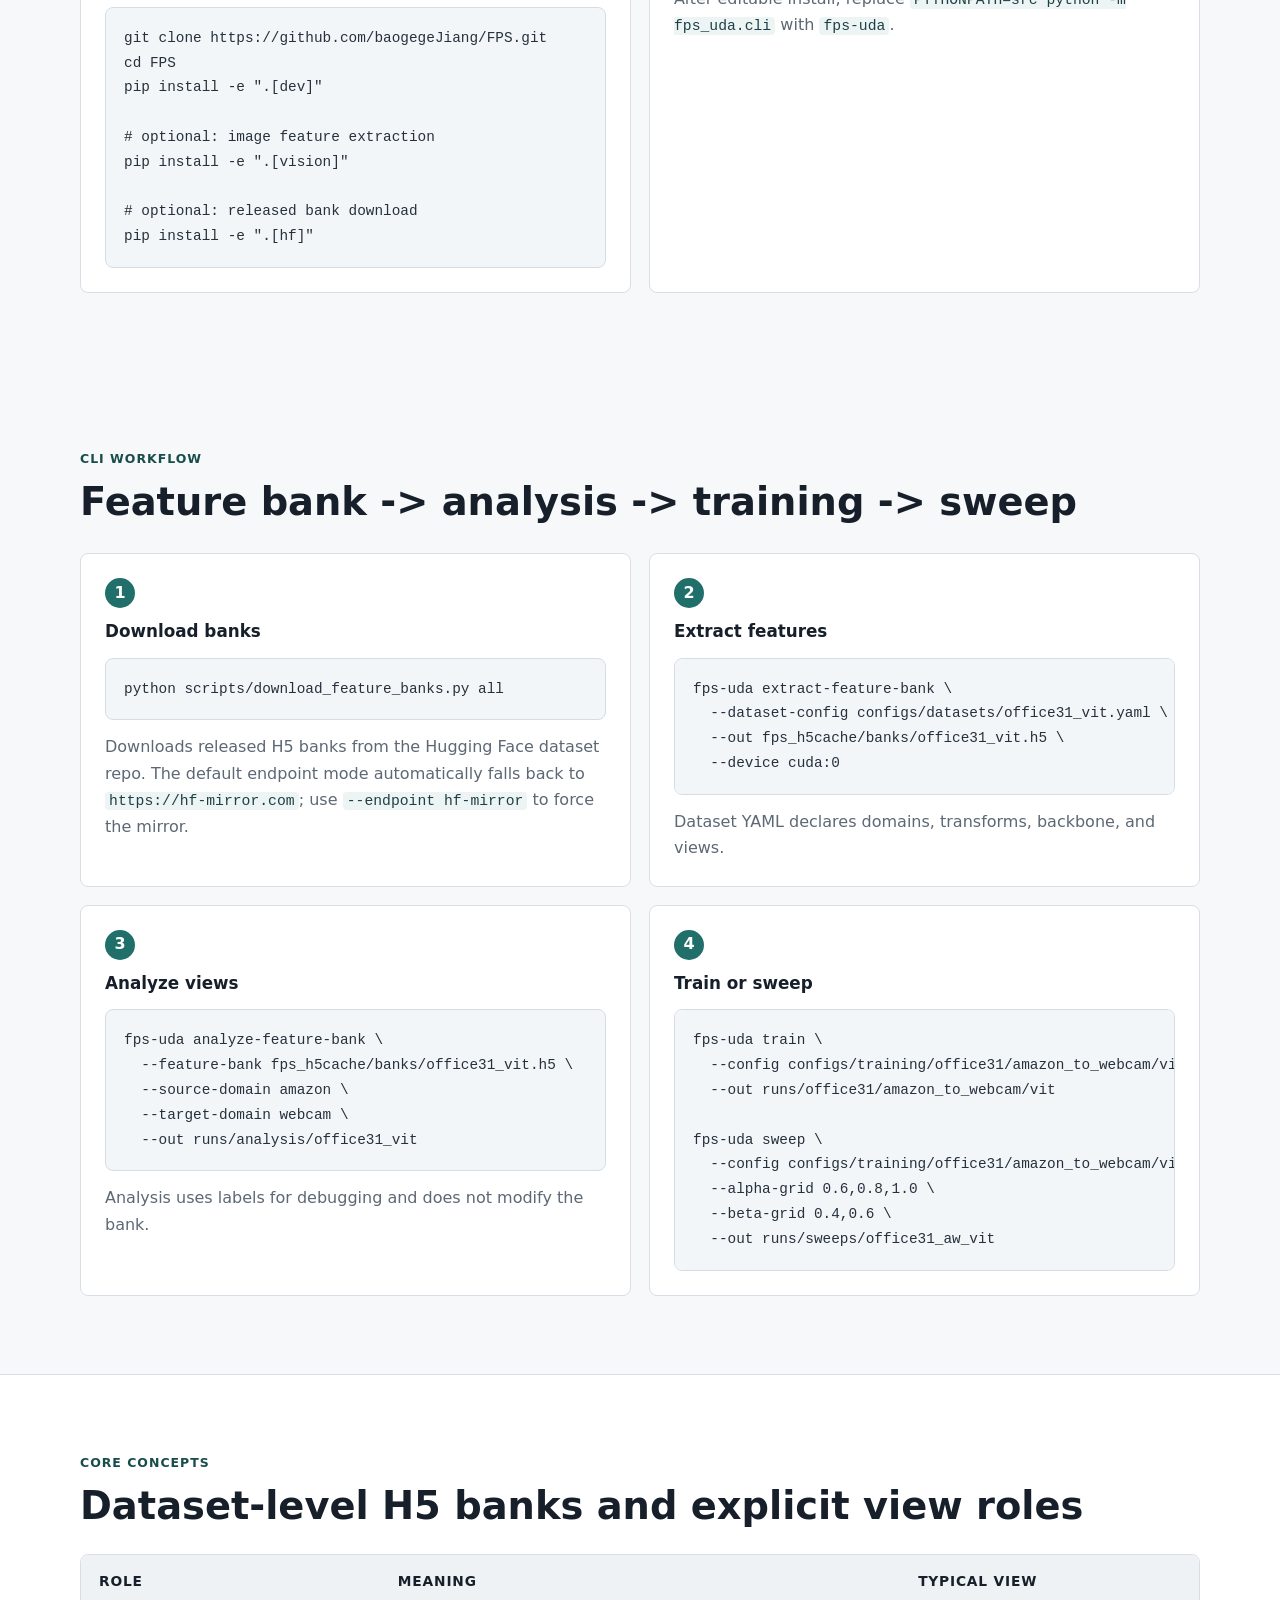
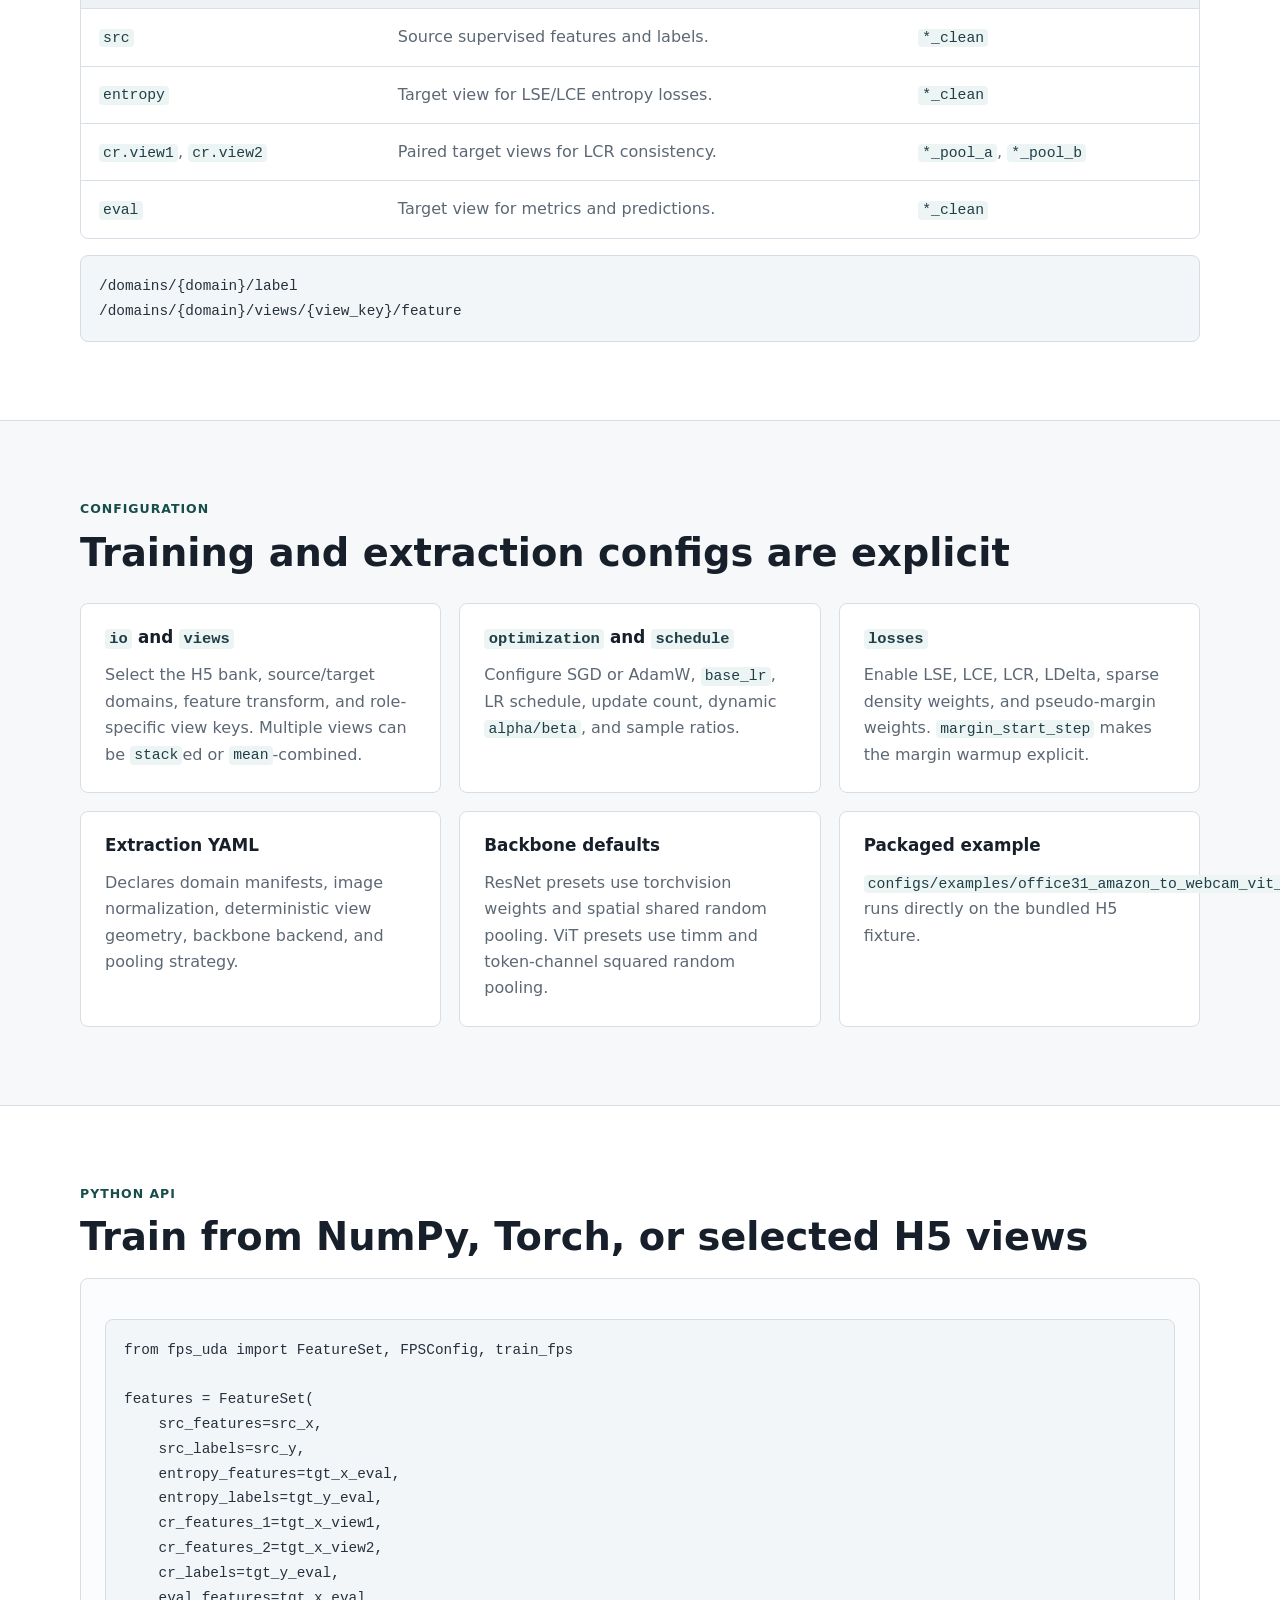
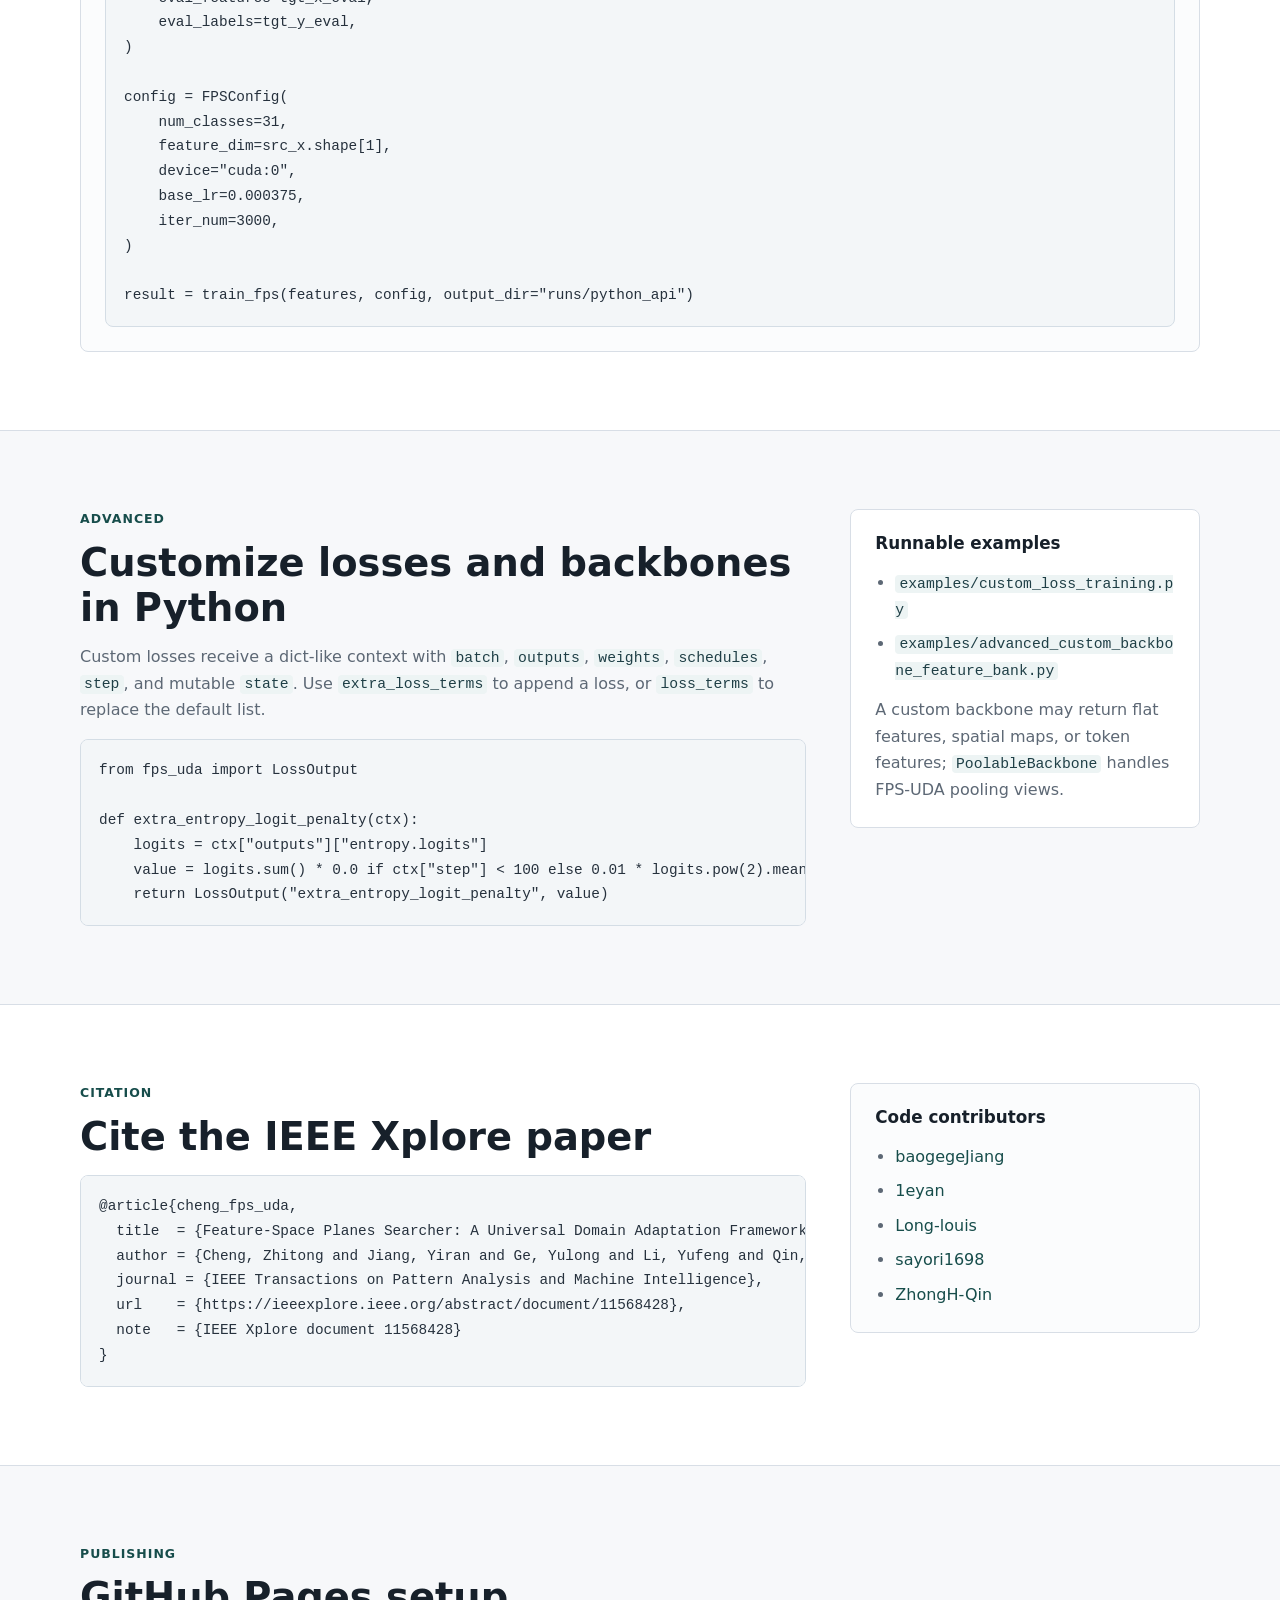
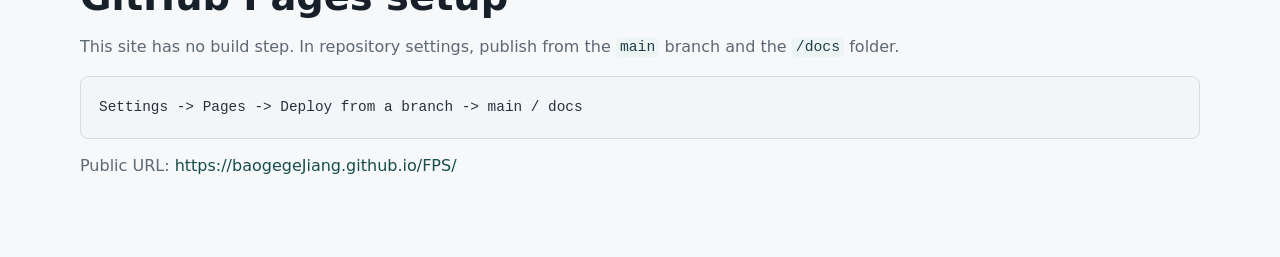
==== commit 93f11eaf: "Add HF mirror fallback for feature bank downloads" ====
--- a/docs/index.html
+++ b/docs/index.html
@@ -156,7 +156,12 @@
               <span class="step">1</span>
               <h3>Download banks</h3>
               <pre><code>python scripts/download_feature_banks.py all</code></pre>
-              <p>Downloads released H5 banks from the Hugging Face dataset repo.</p>
+              <p>
+                Downloads released H5 banks from the Hugging Face dataset repo.
+                The default endpoint mode automatically falls back to
+                <code>https://hf-mirror.com</code>; use
+                <code>--endpoint hf-mirror</code> to force the mirror.
+              </p>
             </article>
             <article>
               <span class="step">2</span>
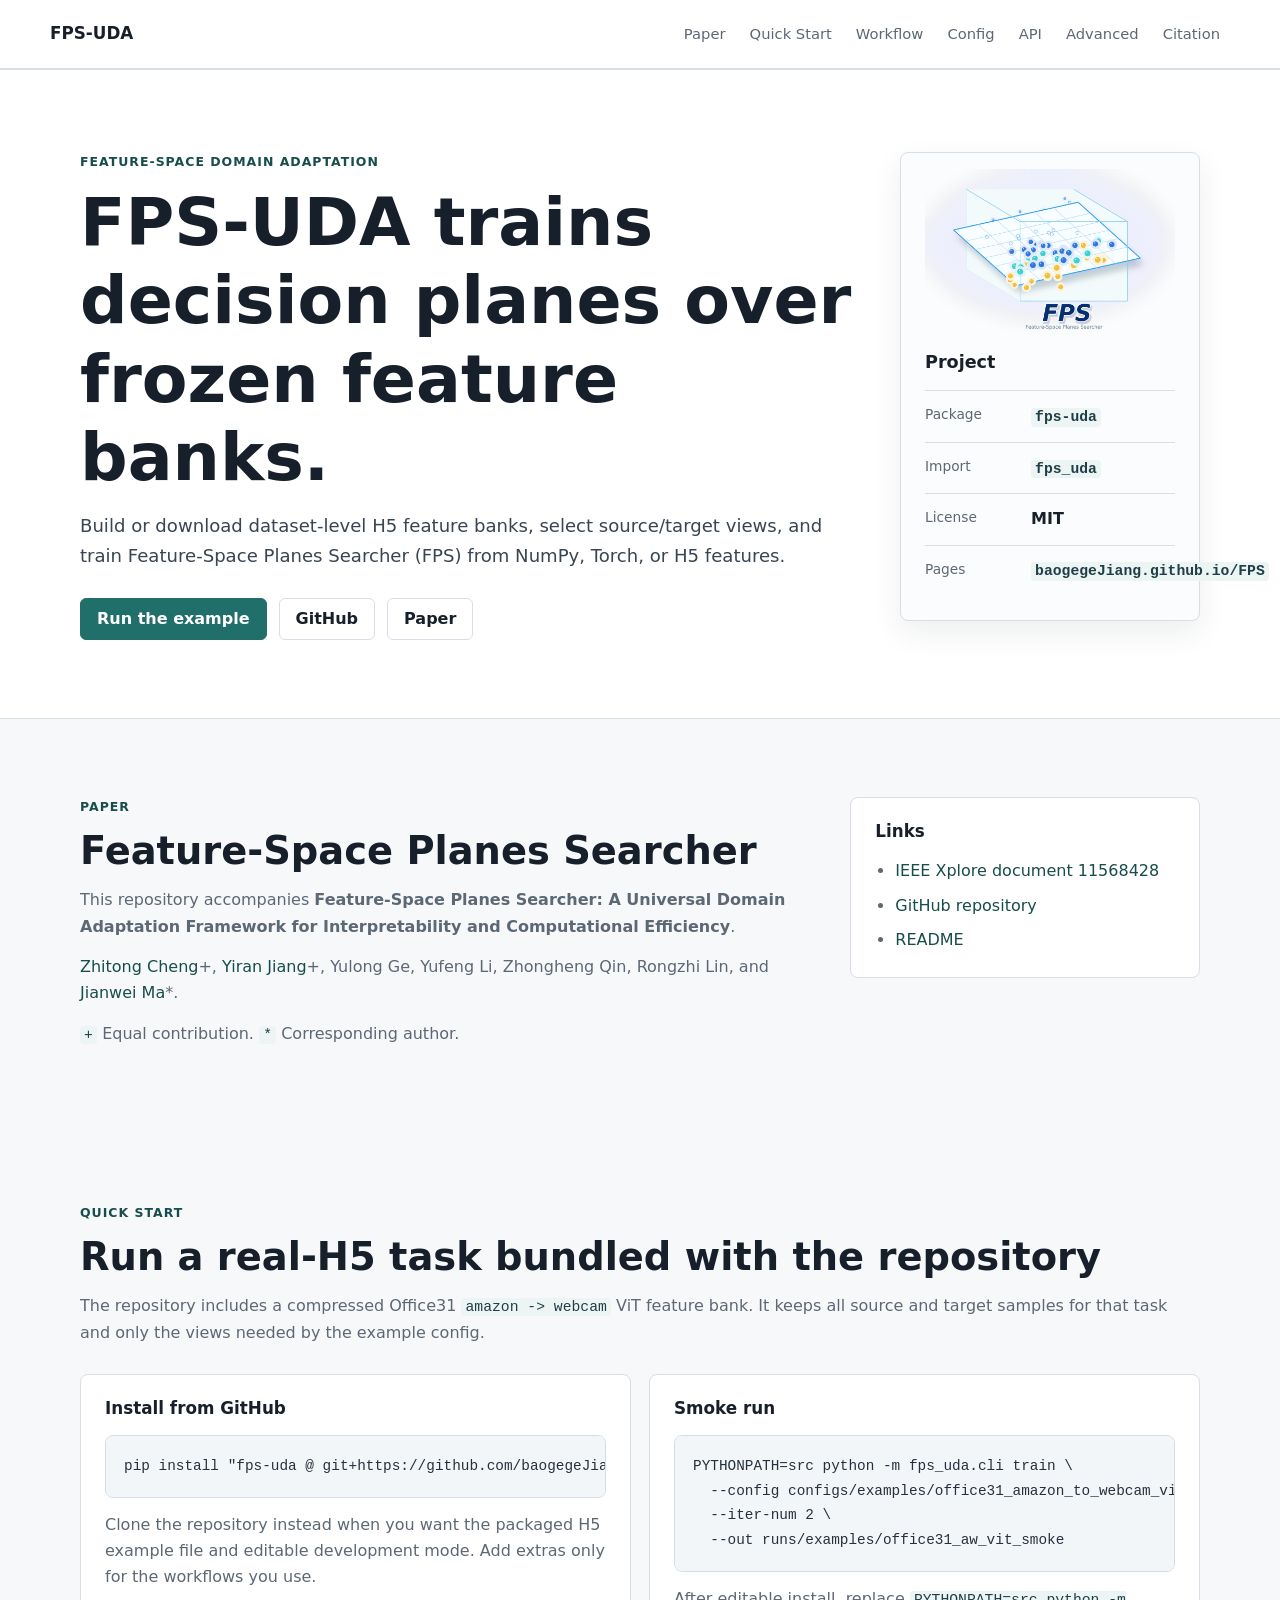
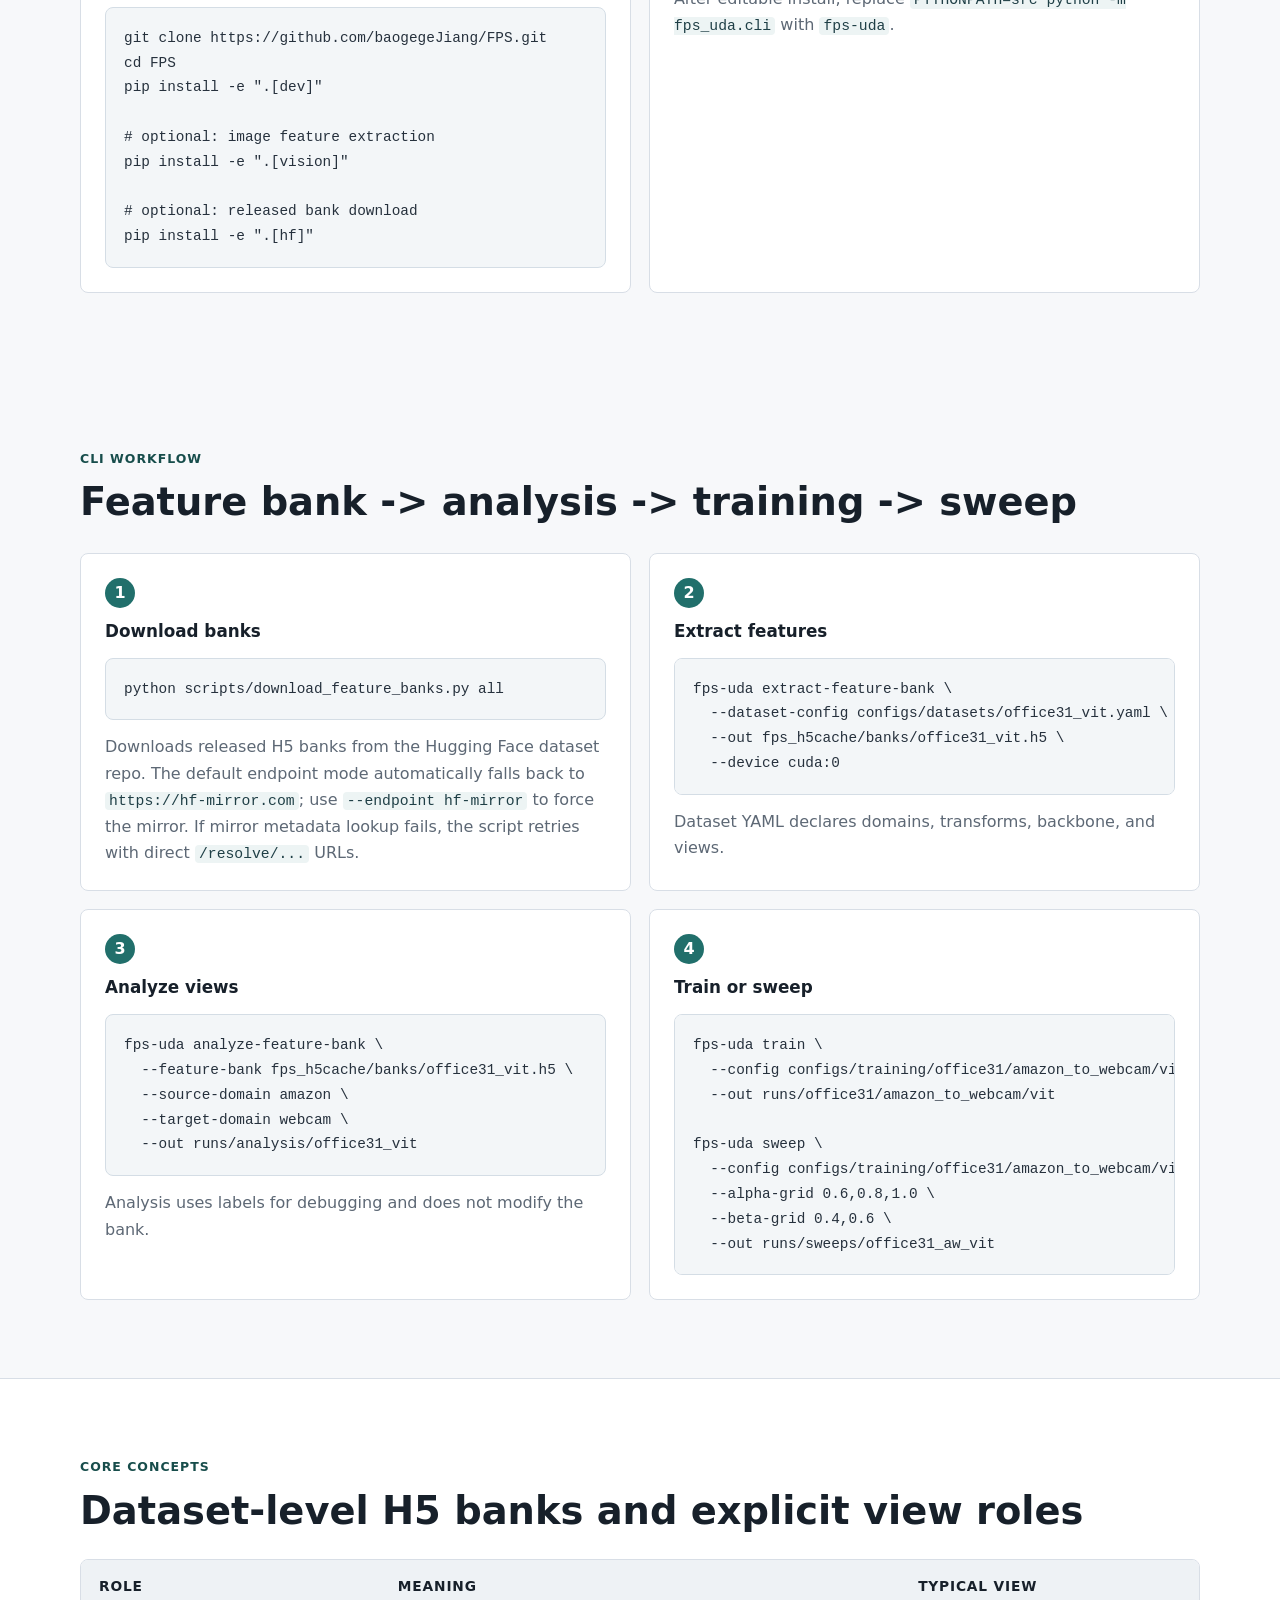
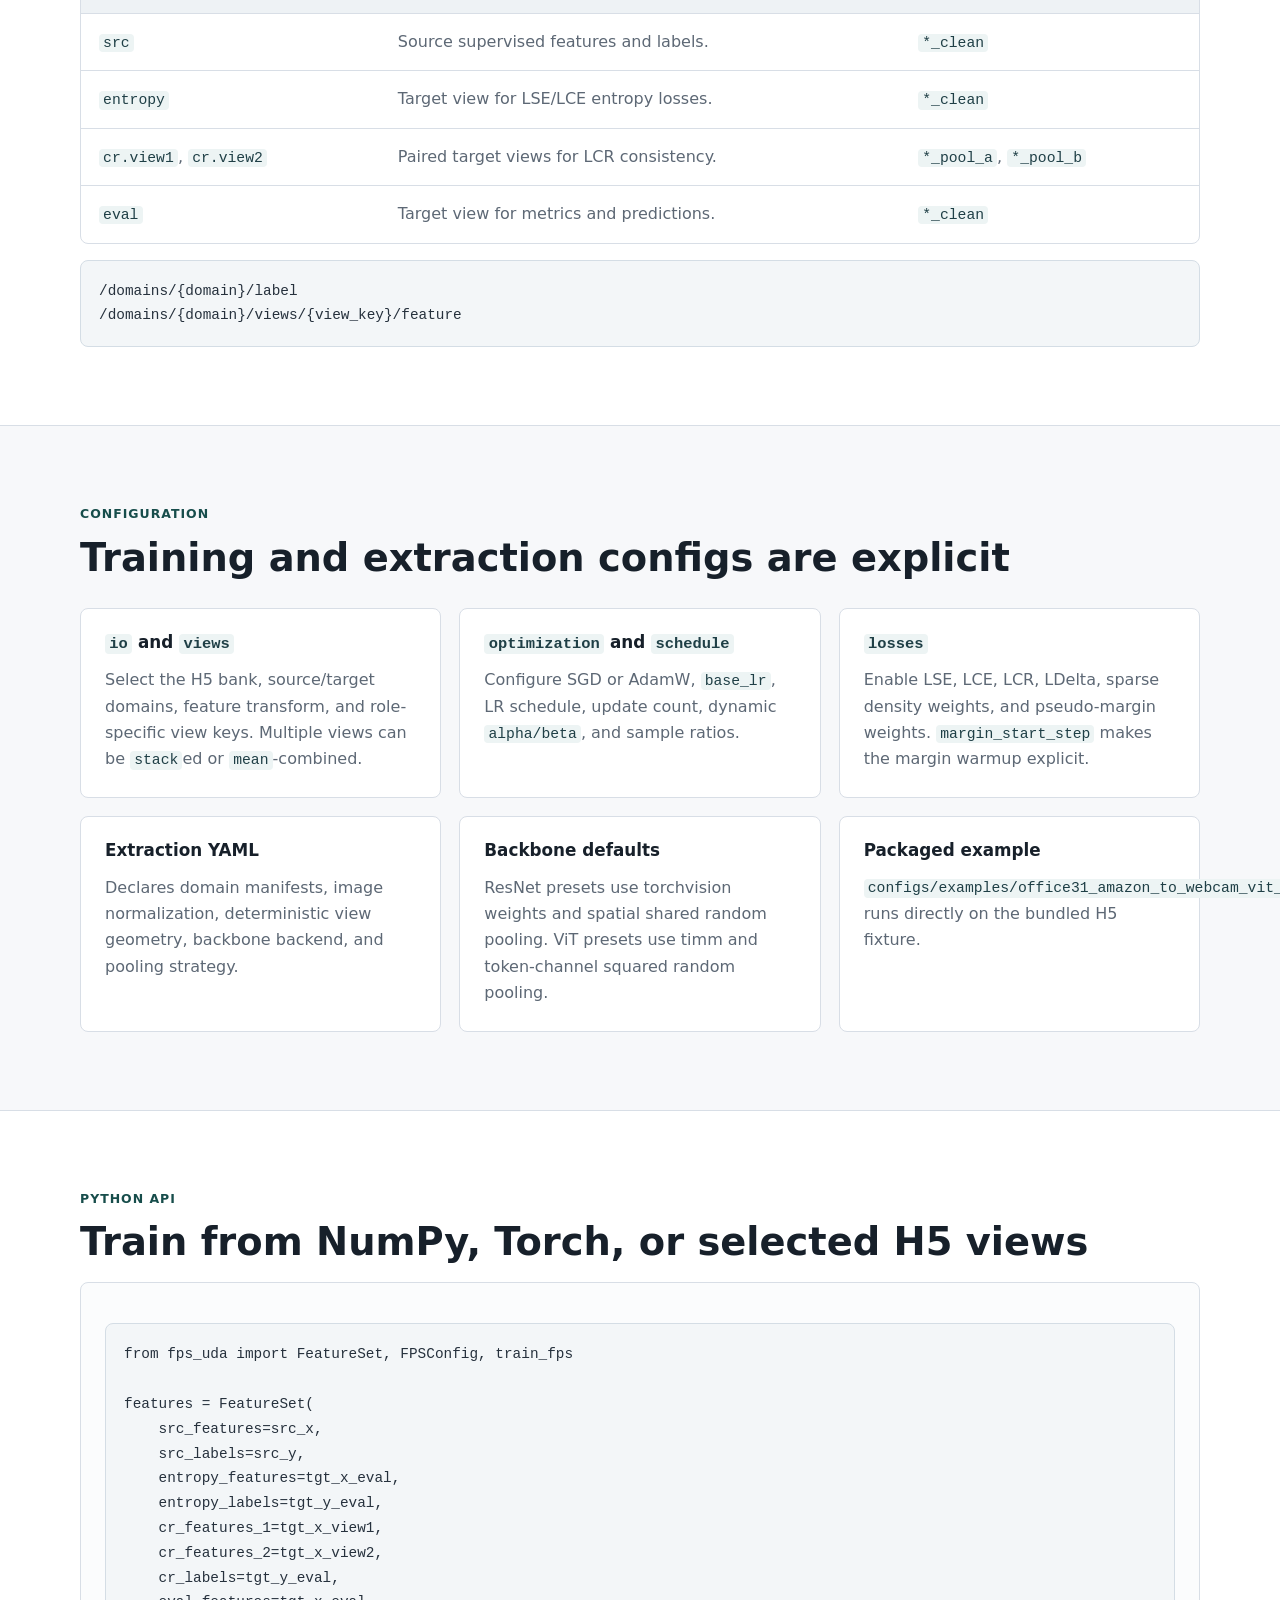
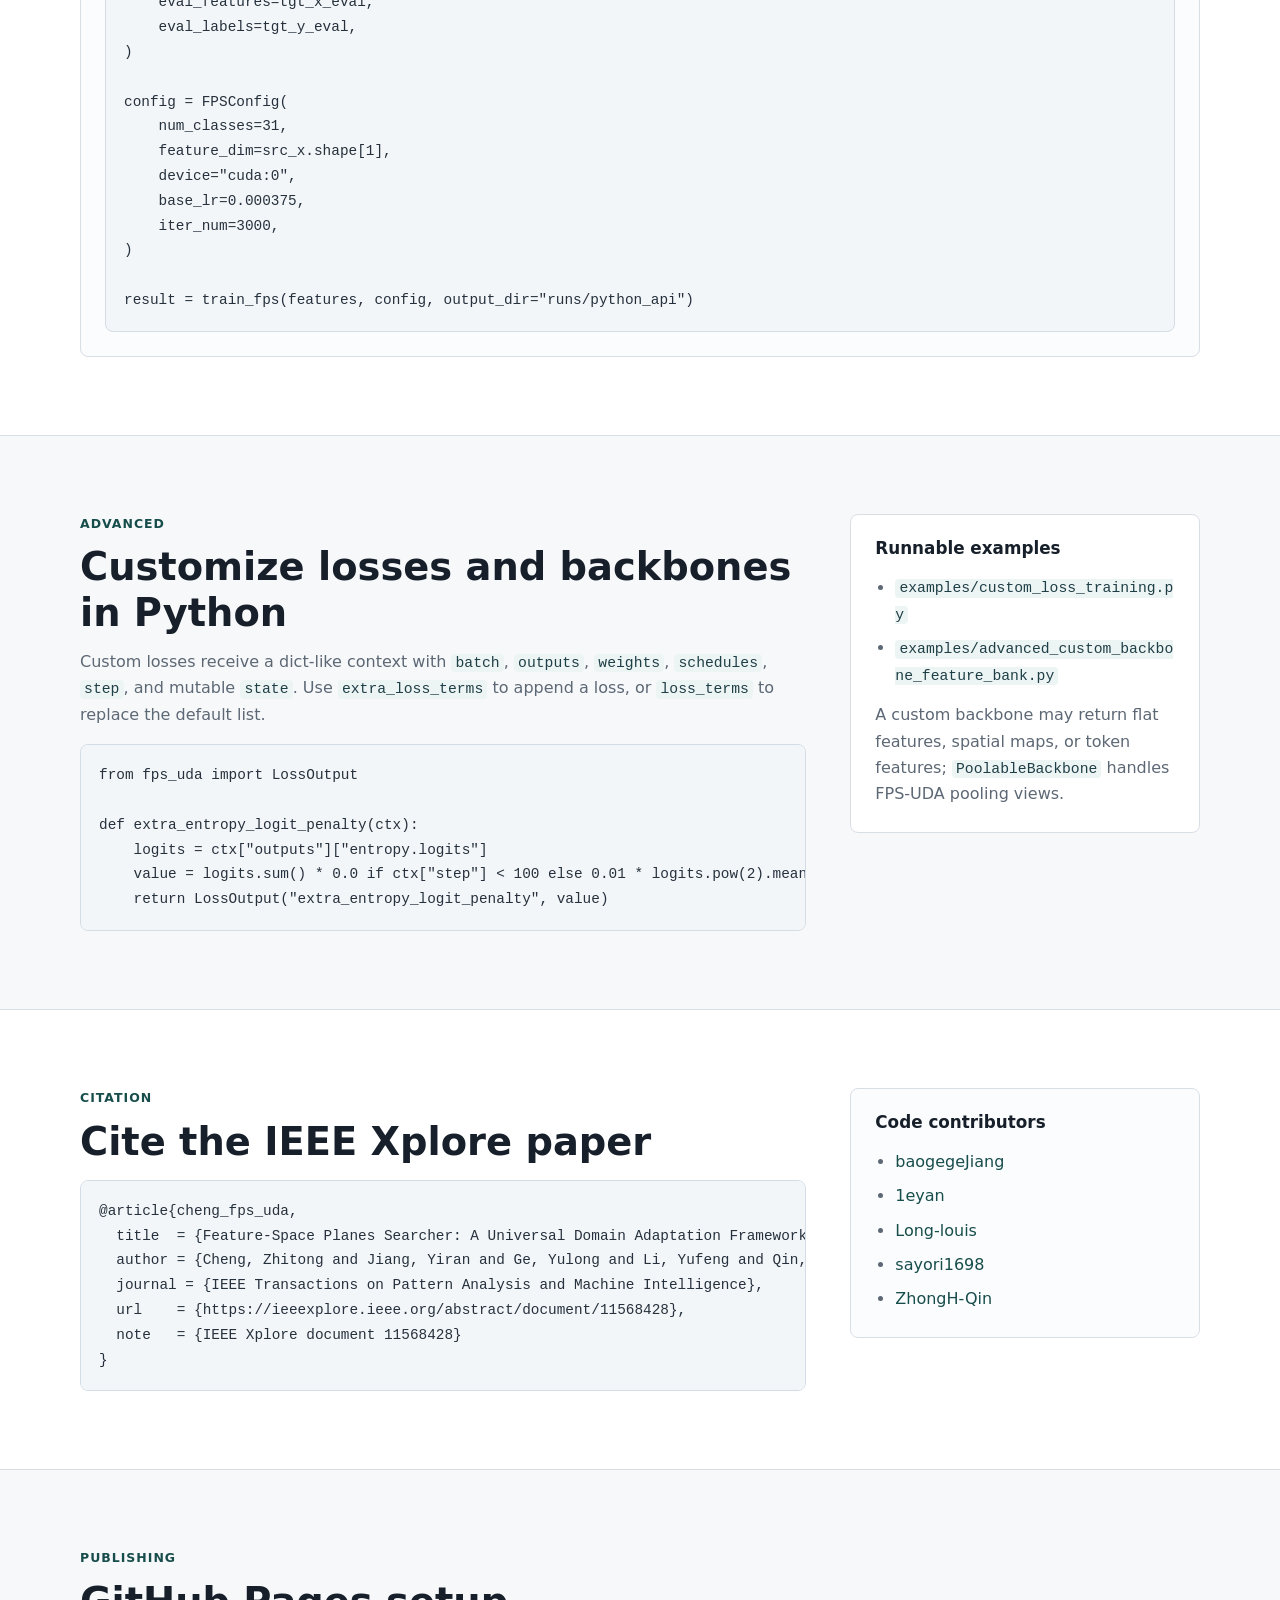
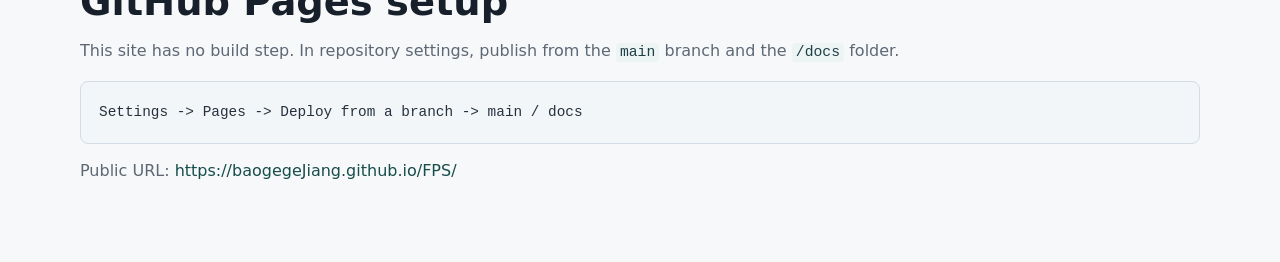
==== commit 58ead720: "Fallback to direct feature bank downloads" ====
--- a/docs/index.html
+++ b/docs/index.html
@@ -161,6 +161,8 @@
                 The default endpoint mode automatically falls back to
                 <code>https://hf-mirror.com</code>; use
                 <code>--endpoint hf-mirror</code> to force the mirror.
+                If mirror metadata lookup fails, the script retries with direct
+                <code>/resolve/...</code> URLs.
               </p>
             </article>
             <article>
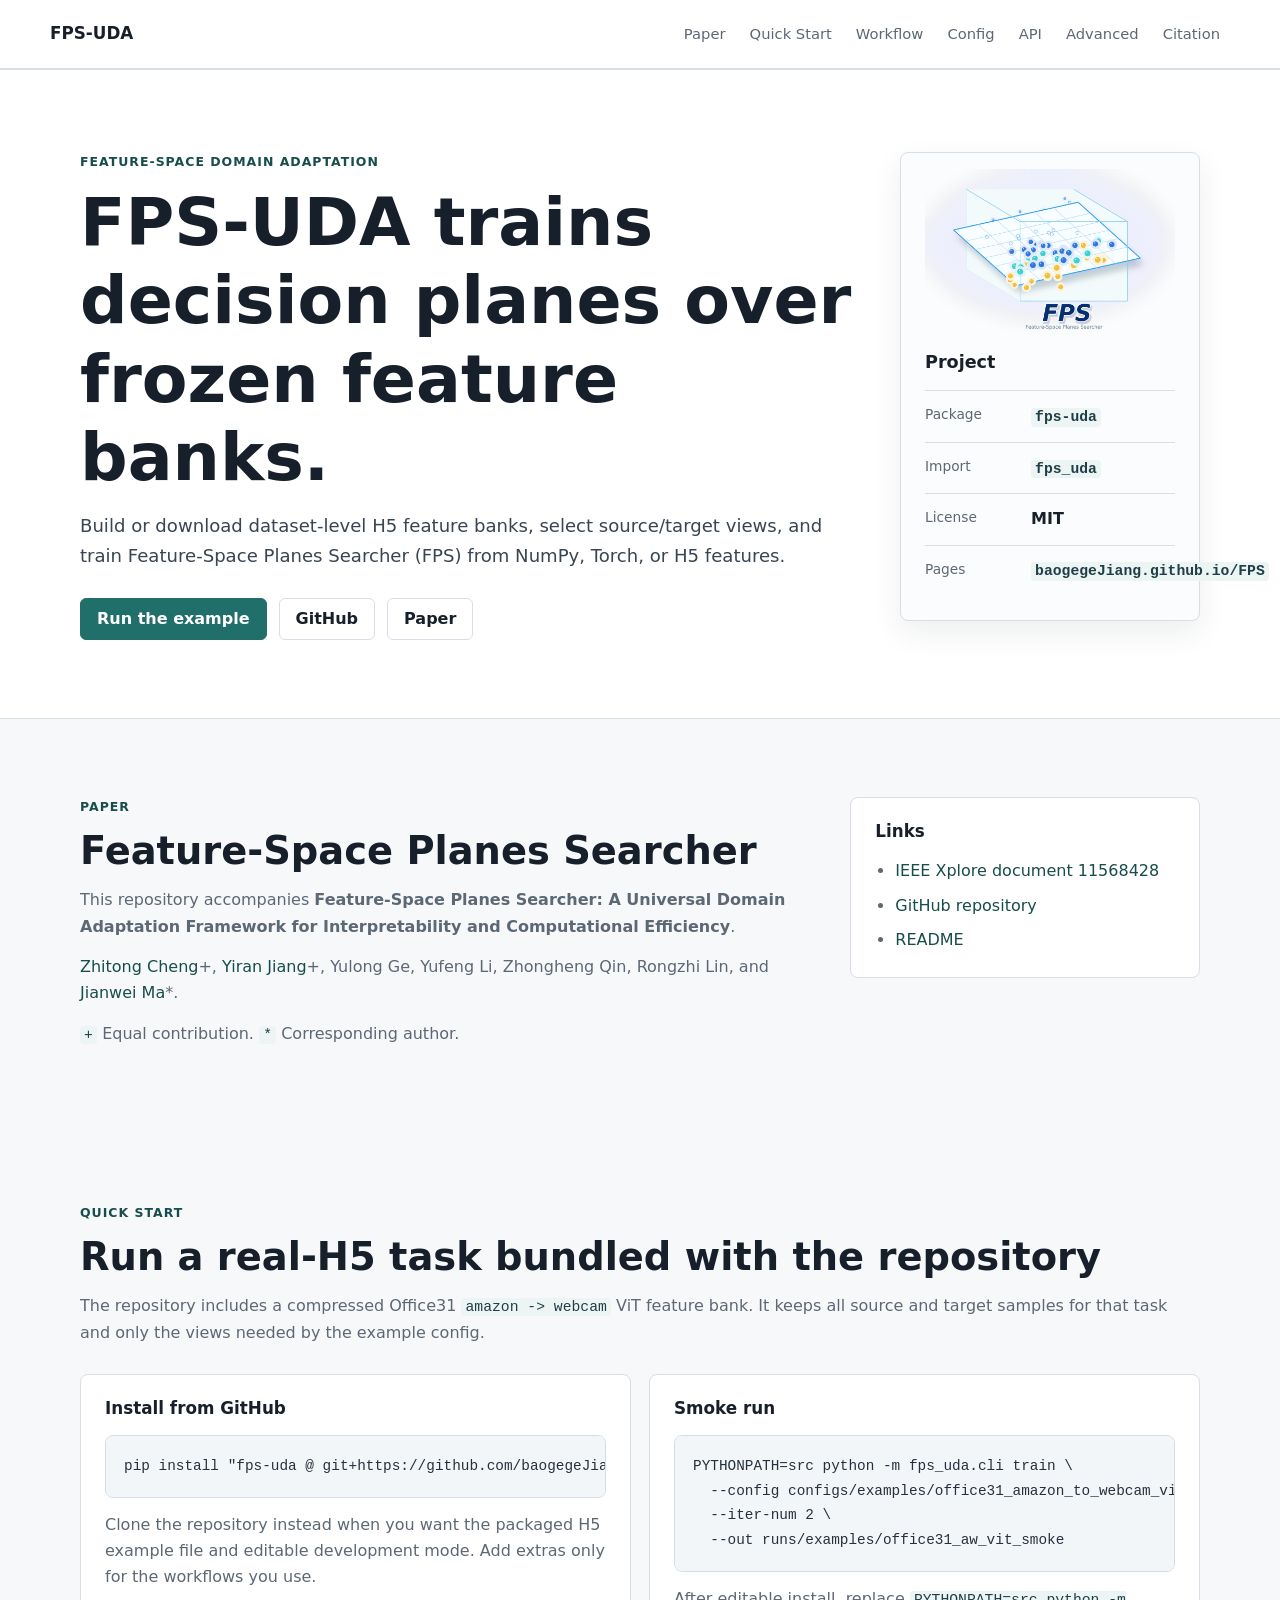
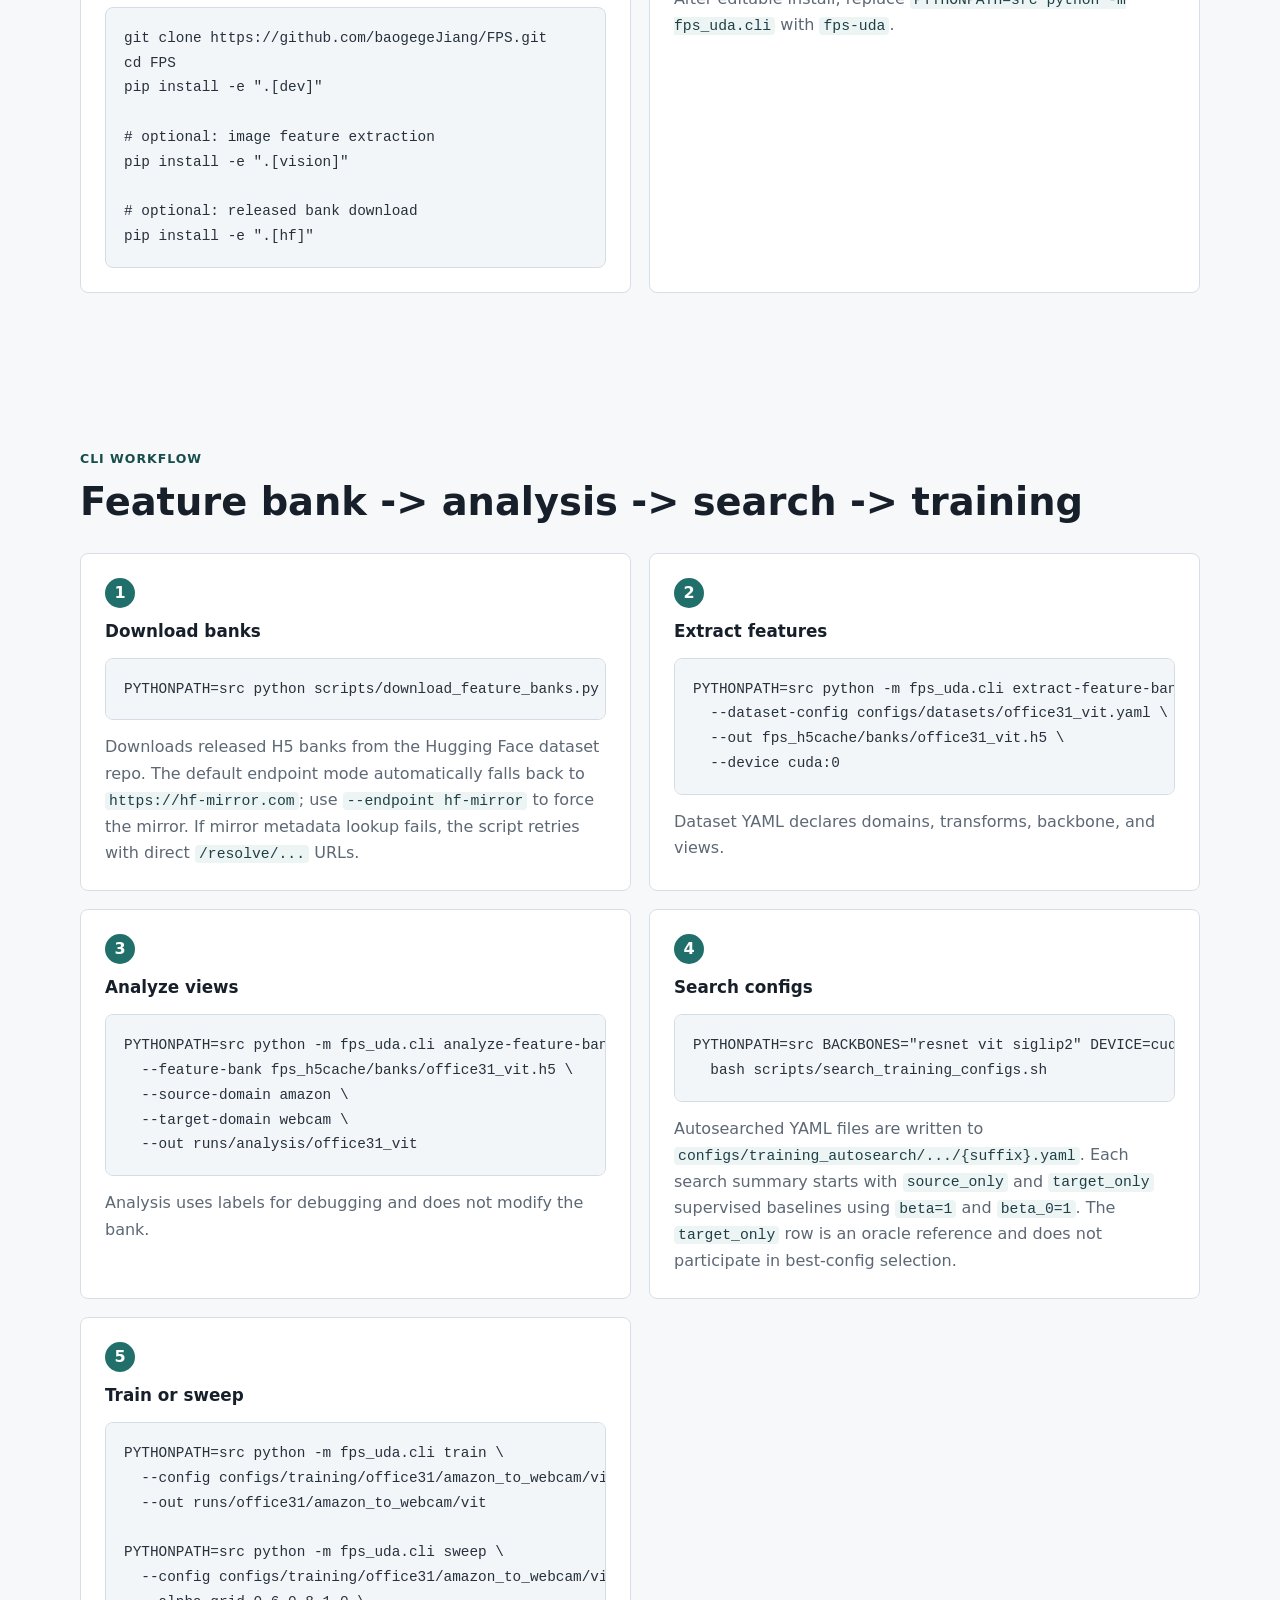
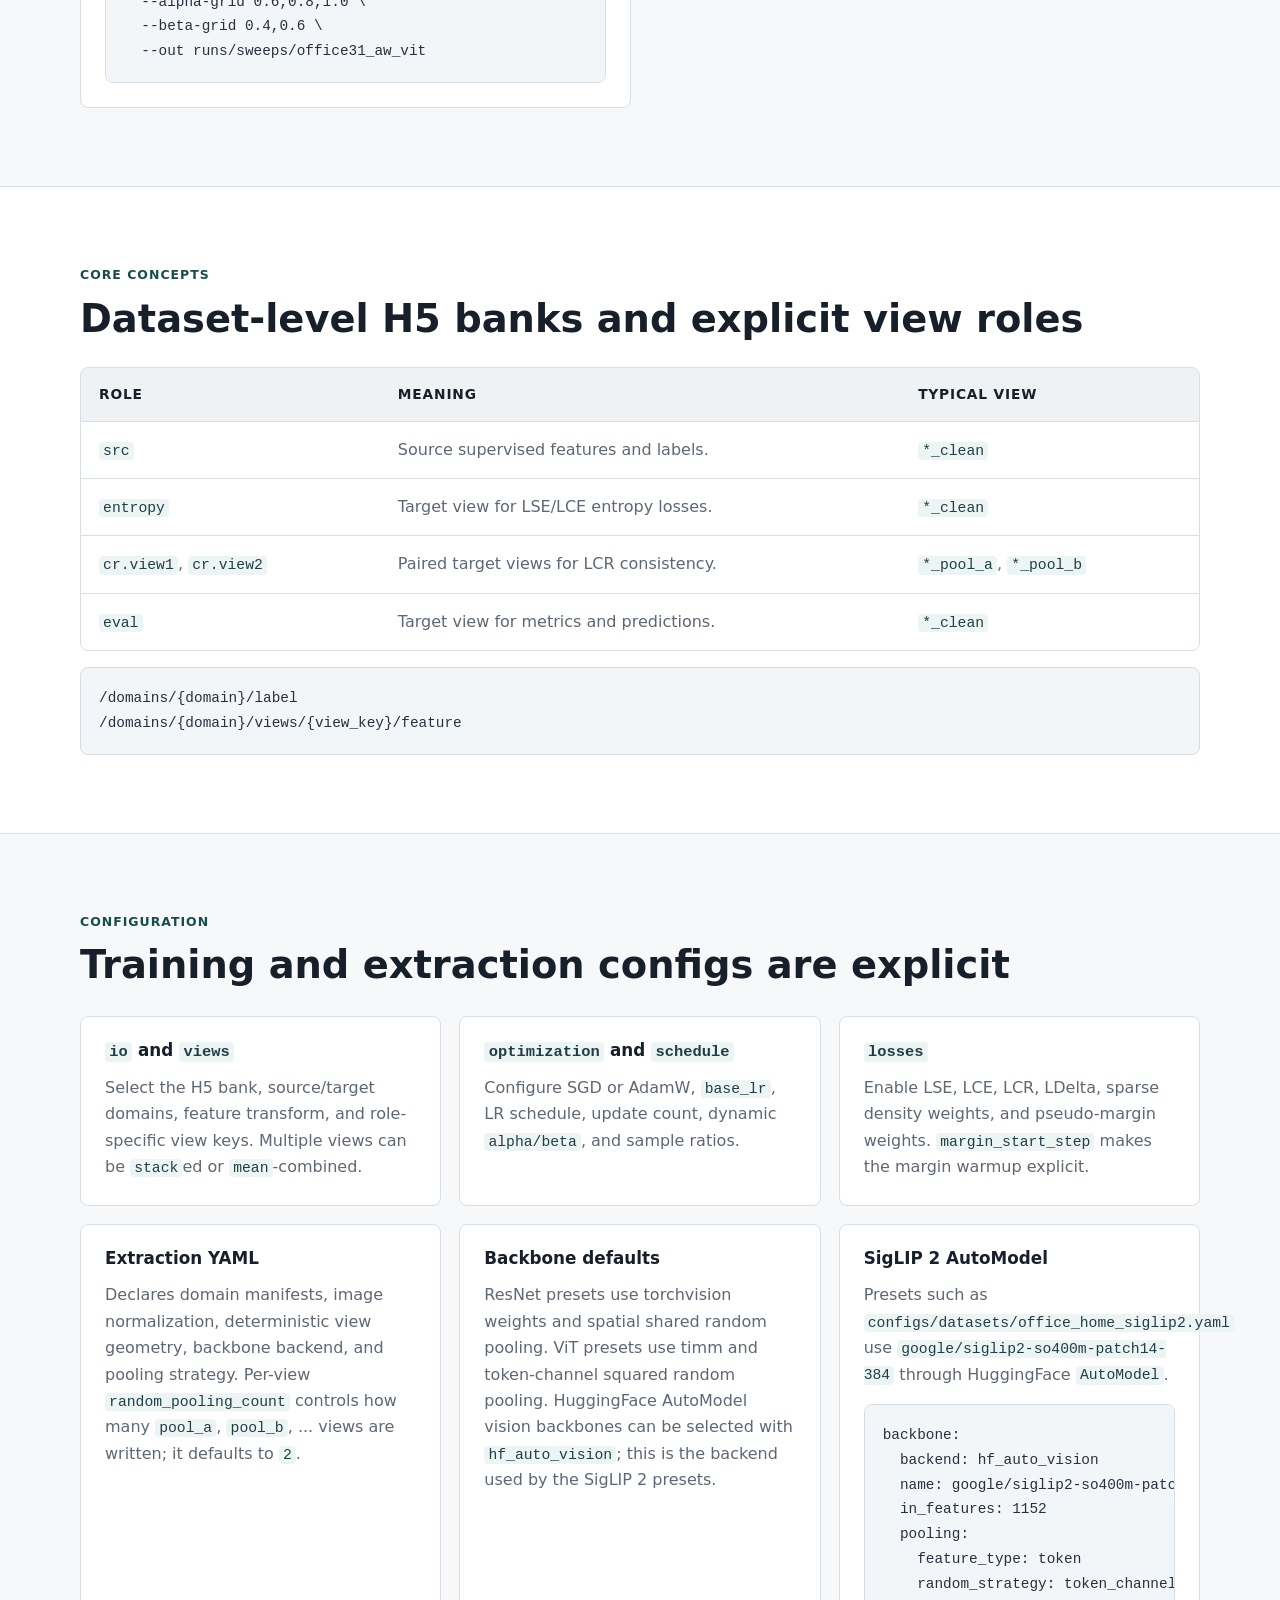
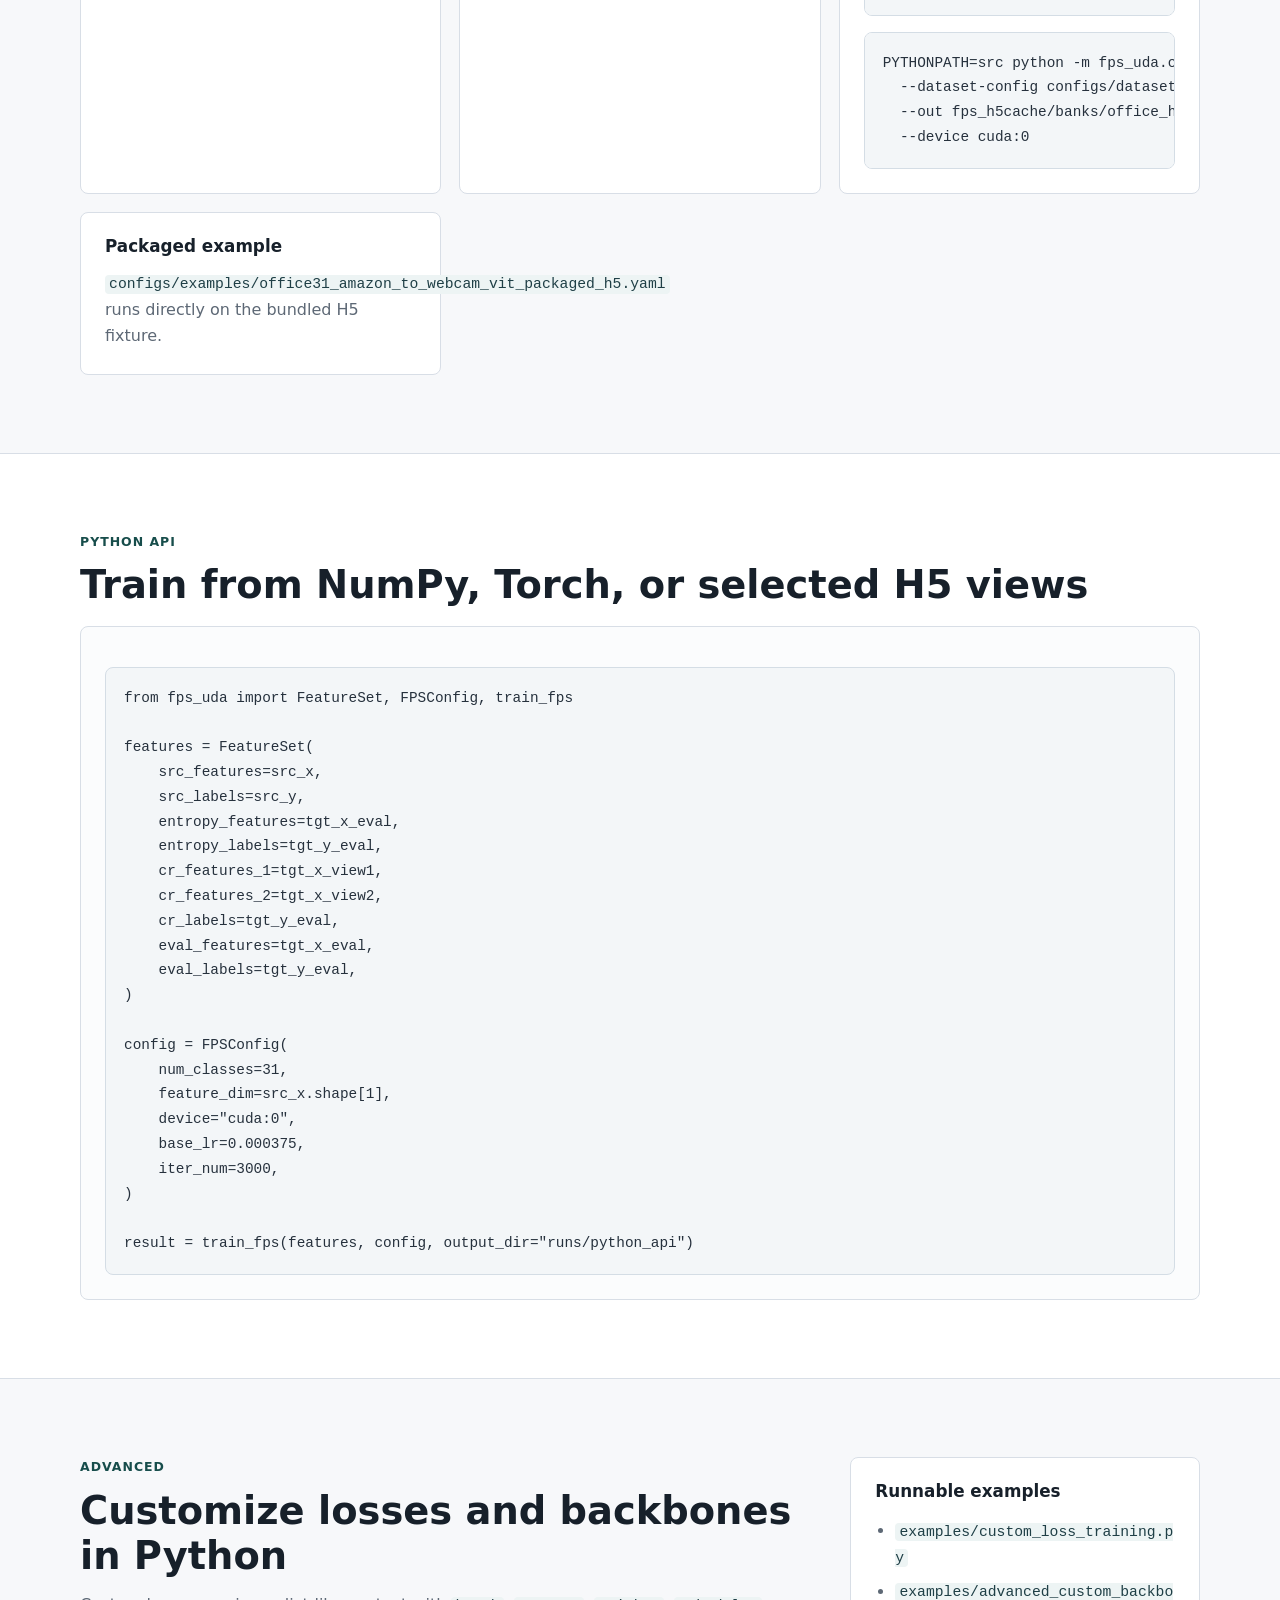
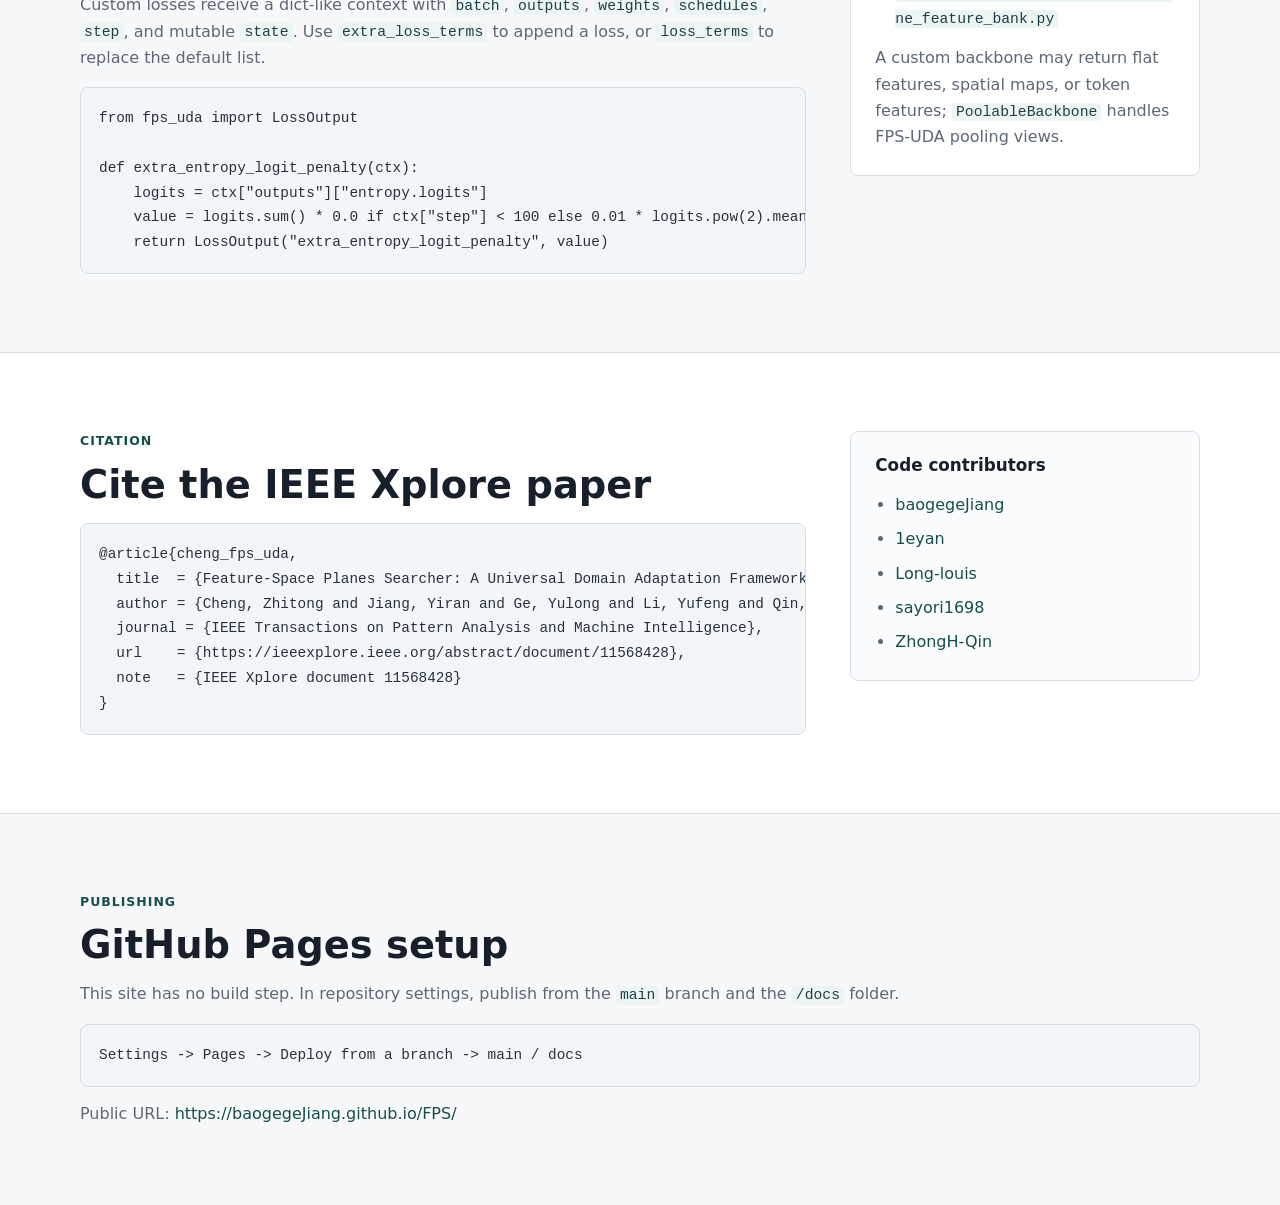
==== commit 2d479e6f: "Add feature-bank autosearch and HF AutoModel support" ====
--- a/docs/index.html
+++ b/docs/index.html
@@ -150,12 +150,12 @@
       <section id="workflow" class="section">
         <div class="container">
           <p class="eyebrow">CLI Workflow</p>
-          <h2>Feature bank -> analysis -> training -> sweep</h2>
+          <h2>Feature bank -> analysis -> search -> training</h2>
           <div class="workflow">
             <article>
               <span class="step">1</span>
               <h3>Download banks</h3>
-              <pre><code>python scripts/download_feature_banks.py all</code></pre>
+              <pre><code>PYTHONPATH=src python scripts/download_feature_banks.py all</code></pre>
               <p>
                 Downloads released H5 banks from the Hugging Face dataset repo.
                 The default endpoint mode automatically falls back to
@@ -168,7 +168,7 @@
             <article>
               <span class="step">2</span>
               <h3>Extract features</h3>
-              <pre><code>fps-uda extract-feature-bank \
+              <pre><code>PYTHONPATH=src python -m fps_uda.cli extract-feature-bank \
   --dataset-config configs/datasets/office31_vit.yaml \
   --out fps_h5cache/banks/office31_vit.h5 \
   --device cuda:0</code></pre>
@@ -177,7 +177,7 @@
             <article>
               <span class="step">3</span>
               <h3>Analyze views</h3>
-              <pre><code>fps-uda analyze-feature-bank \
+              <pre><code>PYTHONPATH=src python -m fps_uda.cli analyze-feature-bank \
   --feature-bank fps_h5cache/banks/office31_vit.h5 \
   --source-domain amazon \
   --target-domain webcam \
@@ -186,12 +186,27 @@
             </article>
             <article>
               <span class="step">4</span>
+              <h3>Search configs</h3>
+              <pre><code>PYTHONPATH=src BACKBONES="resnet vit siglip2" DEVICE=cuda:0 \
+  bash scripts/search_training_configs.sh</code></pre>
+              <p>
+                Autosearched YAML files are written to
+                <code>configs/training_autosearch/.../{suffix}.yaml</code>.
+                Each search summary starts with <code>source_only</code> and
+                <code>target_only</code> supervised baselines using
+                <code>beta=1</code> and <code>beta_0=1</code>. The
+                <code>target_only</code> row is an oracle reference and does not
+                participate in best-config selection.
+              </p>
+            </article>
+            <article>
+              <span class="step">5</span>
               <h3>Train or sweep</h3>
-              <pre><code>fps-uda train \
+              <pre><code>PYTHONPATH=src python -m fps_uda.cli train \
   --config configs/training/office31/amazon_to_webcam/vit.yaml \
   --out runs/office31/amazon_to_webcam/vit
 
-fps-uda sweep \
+PYTHONPATH=src python -m fps_uda.cli sweep \
   --config configs/training/office31/amazon_to_webcam/vit.yaml \
   --alpha-grid 0.6,0.8,1.0 \
   --beta-grid 0.4,0.6 \
@@ -277,6 +292,9 @@
               <p>
                 Declares domain manifests, image normalization, deterministic
                 view geometry, backbone backend, and pooling strategy.
+                Per-view <code>random_pooling_count</code> controls how many
+                <code>pool_a</code>, <code>pool_b</code>, ... views are written;
+                it defaults to <code>2</code>.
               </p>
             </article>
             <article class="item">
@@ -284,8 +302,29 @@
               <p>
                 ResNet presets use torchvision weights and spatial shared
                 random pooling. ViT presets use timm and token-channel squared
-                random pooling.
-              </p>
+                random pooling. HuggingFace AutoModel vision backbones can be
+                selected with <code>hf_auto_vision</code>; this is the backend
+                used by the SigLIP 2 presets.
+              </p>
+            </article>
+            <article class="item">
+              <h3>SigLIP 2 AutoModel</h3>
+              <p>
+                Presets such as <code>configs/datasets/office_home_siglip2.yaml</code>
+                use <code>google/siglip2-so400m-patch14-384</code> through
+                HuggingFace <code>AutoModel</code>.
+              </p>
+              <pre><code>backbone:
+  backend: hf_auto_vision
+  name: google/siglip2-so400m-patch14-384
+  in_features: 1152
+  pooling:
+    feature_type: token
+    random_strategy: token_channel_squared</code></pre>
+              <pre><code>PYTHONPATH=src python -m fps_uda.cli extract-feature-bank \
+  --dataset-config configs/datasets/office_home_siglip2.yaml \
+  --out fps_h5cache/banks/office_home_siglip2.h5 \
+  --device cuda:0</code></pre>
             </article>
             <article class="item">
               <h3>Packaged example</h3>
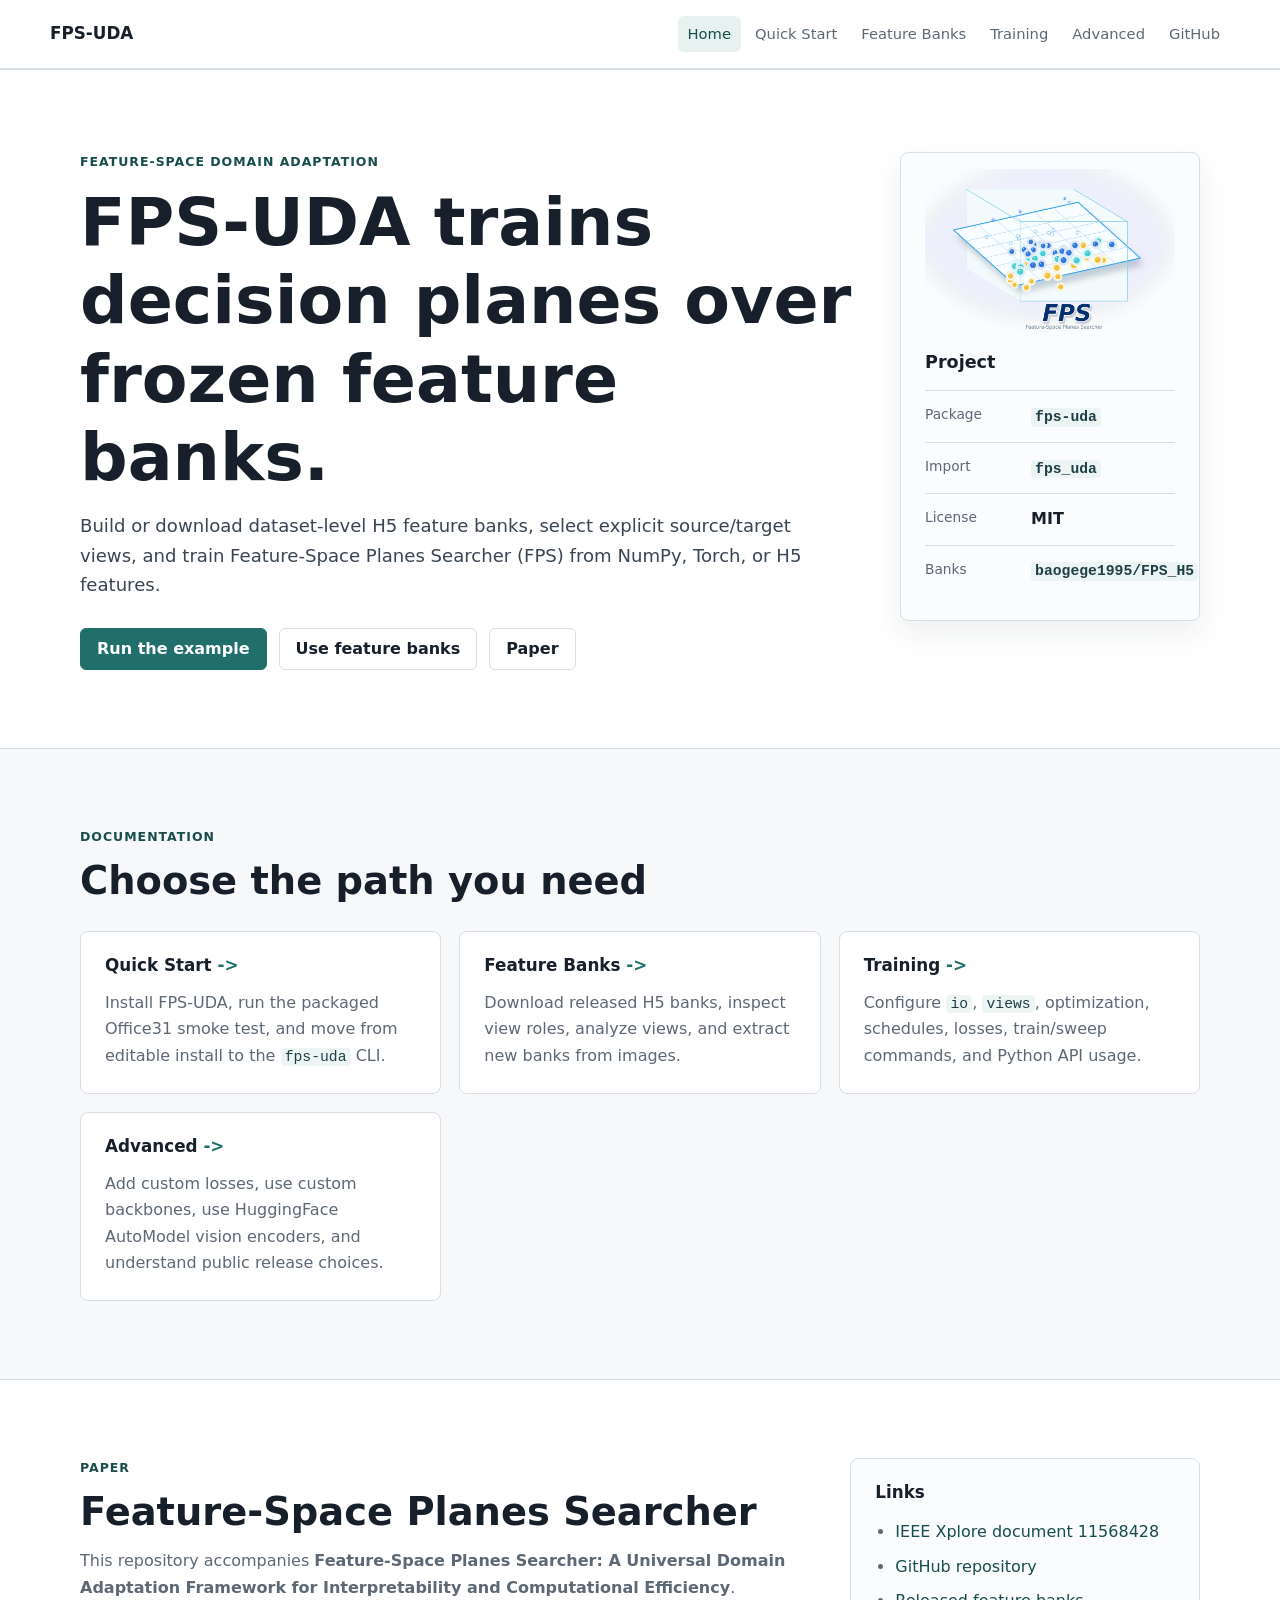
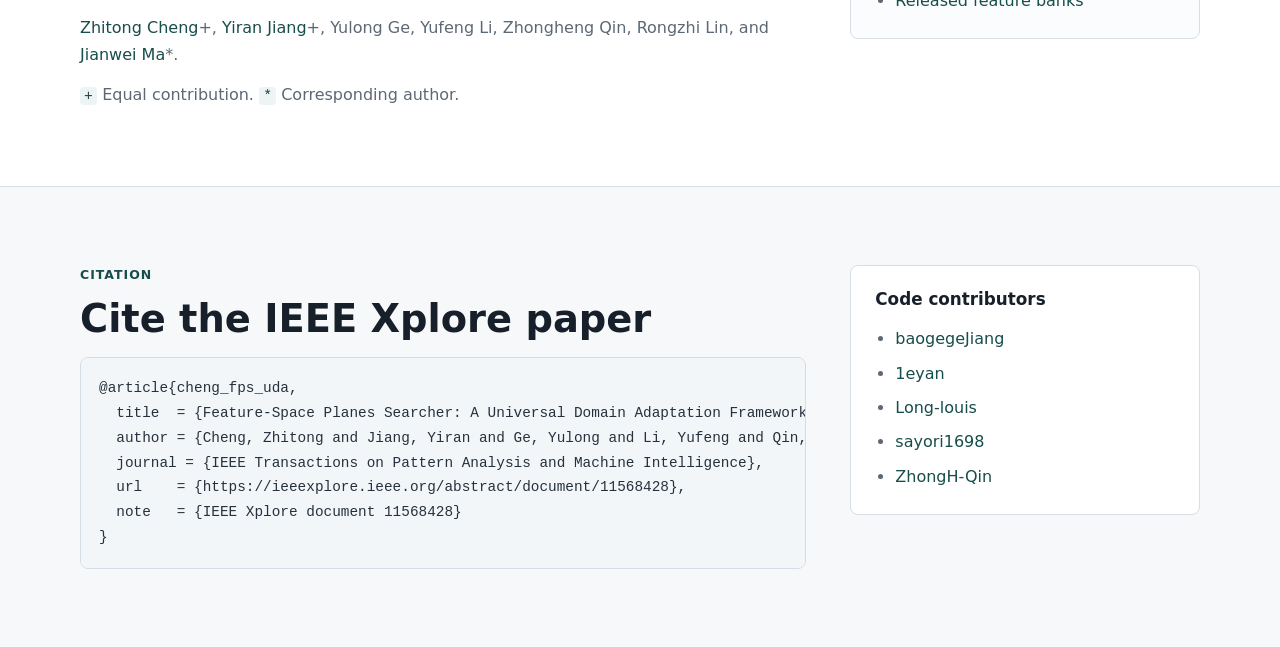
==== commit d1abf61e: "Split documentation into pages" ====
--- a/docs/index.html
+++ b/docs/index.html
@@ -6,49 +6,44 @@
     <title>FPS-UDA Documentation</title>
     <meta
       name="description"
-      content="FPS-UDA: feature-space unsupervised domain adaptation with frozen feature banks, PyTorch training, and configurable CLI workflows."
+      content="FPS-UDA: feature-space unsupervised domain adaptation with reusable H5 feature banks, PyTorch training, and configurable CLI workflows."
     >
     <link rel="stylesheet" href="assets/site.css">
   </head>
   <body>
     <header class="site-header">
       <nav class="nav" aria-label="Primary">
-        <a class="brand" href="#top">FPS-UDA</a>
+        <a class="brand" href="index.html">FPS-UDA</a>
         <div class="nav-links">
-          <a href="#paper">Paper</a>
-          <a href="#quick-start">Quick Start</a>
-          <a href="#workflow">Workflow</a>
-          <a href="#config">Config</a>
-          <a href="#api">API</a>
-          <a href="#advanced">Advanced</a>
-          <a href="#citation">Citation</a>
+          <a class="active" href="index.html">Home</a>
+          <a href="quickstart.html">Quick Start</a>
+          <a href="feature-banks.html">Feature Banks</a>
+          <a href="training.html">Training</a>
+          <a href="advanced.html">Advanced</a>
+          <a href="https://github.com/baogegeJiang/FPS">GitHub</a>
         </div>
       </nav>
     </header>
 
-    <main id="top">
+    <main>
       <section class="hero section-band">
         <div class="container hero-grid">
           <div>
             <p class="eyebrow">Feature-space domain adaptation</p>
             <h1>FPS-UDA trains decision planes over frozen feature banks.</h1>
             <p class="lead">
-              Build or download dataset-level H5 feature banks, select
+              Build or download dataset-level H5 feature banks, select explicit
               source/target views, and train Feature-Space Planes Searcher
               (FPS) from NumPy, Torch, or H5 features.
             </p>
             <div class="button-row" aria-label="Primary links">
-              <a class="button primary" href="#quick-start">Run the example</a>
-              <a class="button" href="https://github.com/baogegeJiang/FPS">GitHub</a>
+              <a class="button primary" href="quickstart.html">Run the example</a>
+              <a class="button" href="feature-banks.html">Use feature banks</a>
               <a class="button" href="https://ieeexplore.ieee.org/abstract/document/11568428">Paper</a>
             </div>
           </div>
           <aside class="status-panel" aria-label="Project facts">
-            <img
-              class="fps-logo"
-              src="assets/fps-logo.png"
-              alt="FPS logo"
-            >
+            <img class="fps-logo" src="assets/fps-logo.png" alt="FPS logo">
             <h2>Project</h2>
             <dl>
               <div>
@@ -64,15 +59,52 @@
                 <dd>MIT</dd>
               </div>
               <div>
-                <dt>Pages</dt>
-                <dd><code>baogegeJiang.github.io/FPS</code></dd>
+                <dt>Banks</dt>
+                <dd><code>baogege1995/FPS_H5</code></dd>
               </div>
             </dl>
           </aside>
         </div>
       </section>
 
-      <section id="paper" class="section">
+      <section class="section">
+        <div class="container">
+          <p class="eyebrow">Documentation</p>
+          <h2>Choose the path you need</h2>
+          <div class="cards">
+            <a class="item link-card" href="quickstart.html">
+              <h3>Quick Start</h3>
+              <p>
+                Install FPS-UDA, run the packaged Office31 smoke test, and move
+                from editable install to the <code>fps-uda</code> CLI.
+              </p>
+            </a>
+            <a class="item link-card" href="feature-banks.html">
+              <h3>Feature Banks</h3>
+              <p>
+                Download released H5 banks, inspect view roles, analyze views,
+                and extract new banks from images.
+              </p>
+            </a>
+            <a class="item link-card" href="training.html">
+              <h3>Training</h3>
+              <p>
+                Configure <code>io</code>, <code>views</code>, optimization,
+                schedules, losses, train/sweep commands, and Python API usage.
+              </p>
+            </a>
+            <a class="item link-card" href="advanced.html">
+              <h3>Advanced</h3>
+              <p>
+                Add custom losses, use custom backbones, use HuggingFace
+                AutoModel vision encoders, and understand public release choices.
+              </p>
+            </a>
+          </div>
+        </div>
+      </section>
+
+      <section id="paper" class="section section-band">
         <div class="container two-column">
           <div>
             <p class="eyebrow">Paper</p>
@@ -96,314 +128,13 @@
             <ul class="plain-list">
               <li><a href="https://ieeexplore.ieee.org/abstract/document/11568428">IEEE Xplore document 11568428</a></li>
               <li><a href="https://github.com/baogegeJiang/FPS">GitHub repository</a></li>
-              <li><a href="https://github.com/baogegeJiang/FPS/blob/main/README.md">README</a></li>
+              <li><a href="https://huggingface.co/datasets/baogege1995/FPS_H5">Released feature banks</a></li>
             </ul>
           </aside>
         </div>
       </section>
 
-      <section id="quick-start" class="section">
-        <div class="container">
-          <p class="eyebrow">Quick Start</p>
-          <h2>Run a real-H5 task bundled with the repository</h2>
-          <p>
-            The repository includes a compressed Office31
-            <code>amazon -> webcam</code> ViT feature bank. It keeps all source
-            and target samples for that task and only the views needed by the
-            example config.
-          </p>
-          <div class="code-grid">
-            <article>
-              <h3>Install from GitHub</h3>
-              <pre><code>pip install "fps-uda @ git+https://github.com/baogegeJiang/FPS.git"</code></pre>
-              <p>
-                Clone the repository instead when you want the packaged H5
-                example file and editable development mode. Add extras only for
-                the workflows you use.
-              </p>
-              <pre><code>git clone https://github.com/baogegeJiang/FPS.git
-cd FPS
-pip install -e ".[dev]"
-
-# optional: image feature extraction
-pip install -e ".[vision]"
-
-# optional: released bank download
-pip install -e ".[hf]"</code></pre>
-            </article>
-            <article>
-              <h3>Smoke run</h3>
-              <pre><code>PYTHONPATH=src python -m fps_uda.cli train \
-  --config configs/examples/office31_amazon_to_webcam_vit_packaged_h5.yaml \
-  --iter-num 2 \
-  --out runs/examples/office31_aw_vit_smoke</code></pre>
-              <p>
-                After editable install, replace
-                <code>PYTHONPATH=src python -m fps_uda.cli</code> with
-                <code>fps-uda</code>.
-              </p>
-            </article>
-          </div>
-        </div>
-      </section>
-
-      <section id="workflow" class="section">
-        <div class="container">
-          <p class="eyebrow">CLI Workflow</p>
-          <h2>Feature bank -> analysis -> search -> training</h2>
-          <div class="workflow">
-            <article>
-              <span class="step">1</span>
-              <h3>Download banks</h3>
-              <pre><code>PYTHONPATH=src python scripts/download_feature_banks.py all</code></pre>
-              <p>
-                Downloads released H5 banks from the Hugging Face dataset repo.
-                The default endpoint mode automatically falls back to
-                <code>https://hf-mirror.com</code>; use
-                <code>--endpoint hf-mirror</code> to force the mirror.
-                If mirror metadata lookup fails, the script retries with direct
-                <code>/resolve/...</code> URLs.
-              </p>
-            </article>
-            <article>
-              <span class="step">2</span>
-              <h3>Extract features</h3>
-              <pre><code>PYTHONPATH=src python -m fps_uda.cli extract-feature-bank \
-  --dataset-config configs/datasets/office31_vit.yaml \
-  --out fps_h5cache/banks/office31_vit.h5 \
-  --device cuda:0</code></pre>
-              <p>Dataset YAML declares domains, transforms, backbone, and views.</p>
-            </article>
-            <article>
-              <span class="step">3</span>
-              <h3>Analyze views</h3>
-              <pre><code>PYTHONPATH=src python -m fps_uda.cli analyze-feature-bank \
-  --feature-bank fps_h5cache/banks/office31_vit.h5 \
-  --source-domain amazon \
-  --target-domain webcam \
-  --out runs/analysis/office31_vit</code></pre>
-              <p>Analysis uses labels for debugging and does not modify the bank.</p>
-            </article>
-            <article>
-              <span class="step">4</span>
-              <h3>Search configs</h3>
-              <pre><code>PYTHONPATH=src BACKBONES="resnet vit siglip2" DEVICE=cuda:0 \
-  bash scripts/search_training_configs.sh</code></pre>
-              <p>
-                Autosearched YAML files are written to
-                <code>configs/training_autosearch/.../{suffix}.yaml</code>.
-                Each search summary starts with <code>source_only</code> and
-                <code>target_only</code> supervised baselines using
-                <code>beta=1</code> and <code>beta_0=1</code>. The
-                <code>target_only</code> row is an oracle reference and does not
-                participate in best-config selection.
-              </p>
-            </article>
-            <article>
-              <span class="step">5</span>
-              <h3>Train or sweep</h3>
-              <pre><code>PYTHONPATH=src python -m fps_uda.cli train \
-  --config configs/training/office31/amazon_to_webcam/vit.yaml \
-  --out runs/office31/amazon_to_webcam/vit
-
-PYTHONPATH=src python -m fps_uda.cli sweep \
-  --config configs/training/office31/amazon_to_webcam/vit.yaml \
-  --alpha-grid 0.6,0.8,1.0 \
-  --beta-grid 0.4,0.6 \
-  --out runs/sweeps/office31_aw_vit</code></pre>
-            </article>
-          </div>
-        </div>
-      </section>
-
-      <section id="concepts" class="section section-band">
-        <div class="container">
-          <p class="eyebrow">Core Concepts</p>
-          <h2>Dataset-level H5 banks and explicit view roles</h2>
-          <div class="table-wrap">
-            <table>
-              <thead>
-                <tr>
-                  <th>Role</th>
-                  <th>Meaning</th>
-                  <th>Typical view</th>
-                </tr>
-              </thead>
-              <tbody>
-                <tr>
-                  <td><code>src</code></td>
-                  <td>Source supervised features and labels.</td>
-                  <td><code>*_clean</code></td>
-                </tr>
-                <tr>
-                  <td><code>entropy</code></td>
-                  <td>Target view for LSE/LCE entropy losses.</td>
-                  <td><code>*_clean</code></td>
-                </tr>
-                <tr>
-                  <td><code>cr.view1</code>, <code>cr.view2</code></td>
-                  <td>Paired target views for LCR consistency.</td>
-                  <td><code>*_pool_a</code>, <code>*_pool_b</code></td>
-                </tr>
-                <tr>
-                  <td><code>eval</code></td>
-                  <td>Target view for metrics and predictions.</td>
-                  <td><code>*_clean</code></td>
-                </tr>
-              </tbody>
-            </table>
-          </div>
-          <pre><code>/domains/{domain}/label
-/domains/{domain}/views/{view_key}/feature</code></pre>
-        </div>
-      </section>
-
-      <section id="config" class="section">
-        <div class="container">
-          <p class="eyebrow">Configuration</p>
-          <h2>Training and extraction configs are explicit</h2>
-          <div class="cards">
-            <article class="item">
-              <h3><code>io</code> and <code>views</code></h3>
-              <p>
-                Select the H5 bank, source/target domains, feature transform,
-                and role-specific view keys. Multiple views can be
-                <code>stack</code>ed or <code>mean</code>-combined.
-              </p>
-            </article>
-            <article class="item">
-              <h3><code>optimization</code> and <code>schedule</code></h3>
-              <p>
-                Configure SGD or AdamW, <code>base_lr</code>, LR schedule,
-                update count, dynamic <code>alpha/beta</code>, and sample
-                ratios.
-              </p>
-            </article>
-            <article class="item">
-              <h3><code>losses</code></h3>
-              <p>
-                Enable LSE, LCE, LCR, LDelta, sparse density weights, and
-                pseudo-margin weights. <code>margin_start_step</code> makes the
-                margin warmup explicit.
-              </p>
-            </article>
-            <article class="item">
-              <h3>Extraction YAML</h3>
-              <p>
-                Declares domain manifests, image normalization, deterministic
-                view geometry, backbone backend, and pooling strategy.
-                Per-view <code>random_pooling_count</code> controls how many
-                <code>pool_a</code>, <code>pool_b</code>, ... views are written;
-                it defaults to <code>2</code>.
-              </p>
-            </article>
-            <article class="item">
-              <h3>Backbone defaults</h3>
-              <p>
-                ResNet presets use torchvision weights and spatial shared
-                random pooling. ViT presets use timm and token-channel squared
-                random pooling. HuggingFace AutoModel vision backbones can be
-                selected with <code>hf_auto_vision</code>; this is the backend
-                used by the SigLIP 2 presets.
-              </p>
-            </article>
-            <article class="item">
-              <h3>SigLIP 2 AutoModel</h3>
-              <p>
-                Presets such as <code>configs/datasets/office_home_siglip2.yaml</code>
-                use <code>google/siglip2-so400m-patch14-384</code> through
-                HuggingFace <code>AutoModel</code>.
-              </p>
-              <pre><code>backbone:
-  backend: hf_auto_vision
-  name: google/siglip2-so400m-patch14-384
-  in_features: 1152
-  pooling:
-    feature_type: token
-    random_strategy: token_channel_squared</code></pre>
-              <pre><code>PYTHONPATH=src python -m fps_uda.cli extract-feature-bank \
-  --dataset-config configs/datasets/office_home_siglip2.yaml \
-  --out fps_h5cache/banks/office_home_siglip2.h5 \
-  --device cuda:0</code></pre>
-            </article>
-            <article class="item">
-              <h3>Packaged example</h3>
-              <p>
-                <code>configs/examples/office31_amazon_to_webcam_vit_packaged_h5.yaml</code>
-                runs directly on the bundled H5 fixture.
-              </p>
-            </article>
-          </div>
-        </div>
-      </section>
-
-      <section id="api" class="section section-band">
-        <div class="container">
-          <p class="eyebrow">Python API</p>
-          <h2>Train from NumPy, Torch, or selected H5 views</h2>
-          <article class="wide-code">
-            <pre><code>from fps_uda import FeatureSet, FPSConfig, train_fps
-
-features = FeatureSet(
-    src_features=src_x,
-    src_labels=src_y,
-    entropy_features=tgt_x_eval,
-    entropy_labels=tgt_y_eval,
-    cr_features_1=tgt_x_view1,
-    cr_features_2=tgt_x_view2,
-    cr_labels=tgt_y_eval,
-    eval_features=tgt_x_eval,
-    eval_labels=tgt_y_eval,
-)
-
-config = FPSConfig(
-    num_classes=31,
-    feature_dim=src_x.shape[1],
-    device="cuda:0",
-    base_lr=0.000375,
-    iter_num=3000,
-)
-
-result = train_fps(features, config, output_dir="runs/python_api")</code></pre>
-          </article>
-        </div>
-      </section>
-
-      <section id="advanced" class="section">
-        <div class="container two-column">
-          <div>
-            <p class="eyebrow">Advanced</p>
-            <h2>Customize losses and backbones in Python</h2>
-            <p>
-              Custom losses receive a dict-like context with
-              <code>batch</code>, <code>outputs</code>, <code>weights</code>,
-              <code>schedules</code>, <code>step</code>, and mutable
-              <code>state</code>. Use <code>extra_loss_terms</code> to append a
-              loss, or <code>loss_terms</code> to replace the default list.
-            </p>
-            <pre><code>from fps_uda import LossOutput
-
-def extra_entropy_logit_penalty(ctx):
-    logits = ctx["outputs"]["entropy.logits"]
-    value = logits.sum() * 0.0 if ctx["step"] < 100 else 0.01 * logits.pow(2).mean()
-    return LossOutput("extra_entropy_logit_penalty", value)</code></pre>
-          </div>
-          <aside class="item">
-            <h3>Runnable examples</h3>
-            <ul class="plain-list">
-              <li><code>examples/custom_loss_training.py</code></li>
-              <li><code>examples/advanced_custom_backbone_feature_bank.py</code></li>
-            </ul>
-            <p>
-              A custom backbone may return flat features, spatial maps, or token
-              features; <code>PoolableBackbone</code> handles FPS-UDA pooling
-              views.
-            </p>
-          </aside>
-        </div>
-      </section>
-
-      <section id="citation" class="section section-band">
+      <section class="section">
         <div class="container two-column">
           <div>
             <p class="eyebrow">Citation</p>
@@ -428,22 +159,6 @@
           </aside>
         </div>
       </section>
-
-      <section id="pages" class="section">
-        <div class="container">
-          <p class="eyebrow">Publishing</p>
-          <h2>GitHub Pages setup</h2>
-          <p>
-            This site has no build step. In repository settings, publish from
-            the <code>main</code> branch and the <code>/docs</code> folder.
-          </p>
-          <pre><code>Settings -> Pages -> Deploy from a branch -> main / docs</code></pre>
-          <p>
-            Public URL:
-            <a href="https://baogegeJiang.github.io/FPS/">https://baogegeJiang.github.io/FPS/</a>
-          </p>
-        </div>
-      </section>
     </main>
   </body>
 </html>
--- a/docs/assets/site.css
+++ b/docs/assets/site.css
@@ -119,6 +119,11 @@
   text-decoration: none;
 }
 
+.nav-links a.active {
+  color: var(--accent-strong);
+  background: #e7f1f0;
+}
+
 .section,
 .section-band {
   padding: 78px 0;
@@ -137,6 +142,15 @@
 
 .hero {
   padding-top: 82px;
+}
+
+.page-hero {
+  padding-top: 70px;
+  padding-bottom: 72px;
+}
+
+.page-hero h1 {
+  max-width: 980px;
 }
 
 .hero-grid,
@@ -239,6 +253,27 @@
   text-decoration: none;
 }
 
+.link-card {
+  display: block;
+  color: inherit;
+  transition:
+    transform 150ms ease,
+    border-color 150ms ease,
+    box-shadow 150ms ease;
+}
+
+.link-card:hover {
+  transform: translateY(-2px);
+  border-color: #aec8c5;
+  box-shadow: var(--shadow);
+  text-decoration: none;
+}
+
+.link-card h3::after {
+  content: " ->";
+  color: var(--accent);
+}
+
 .status-panel,
 .item,
 .placeholder,
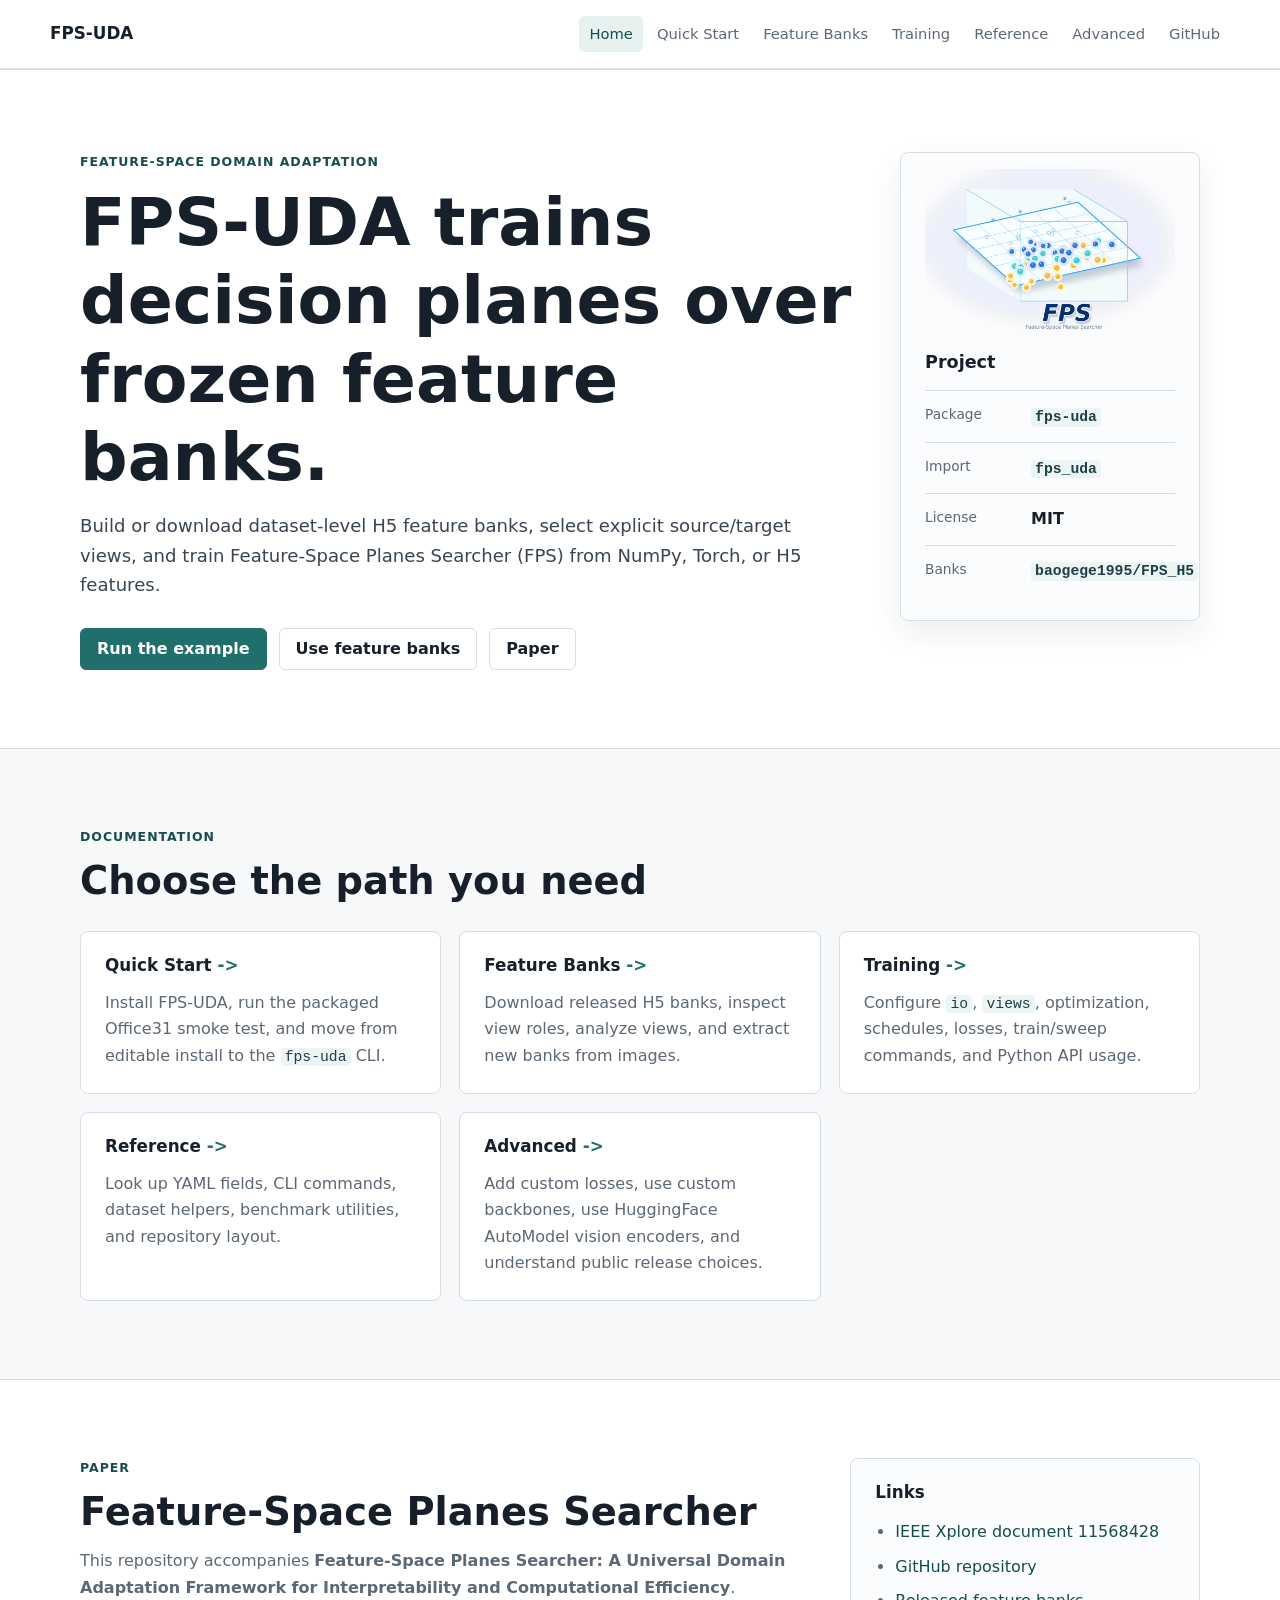
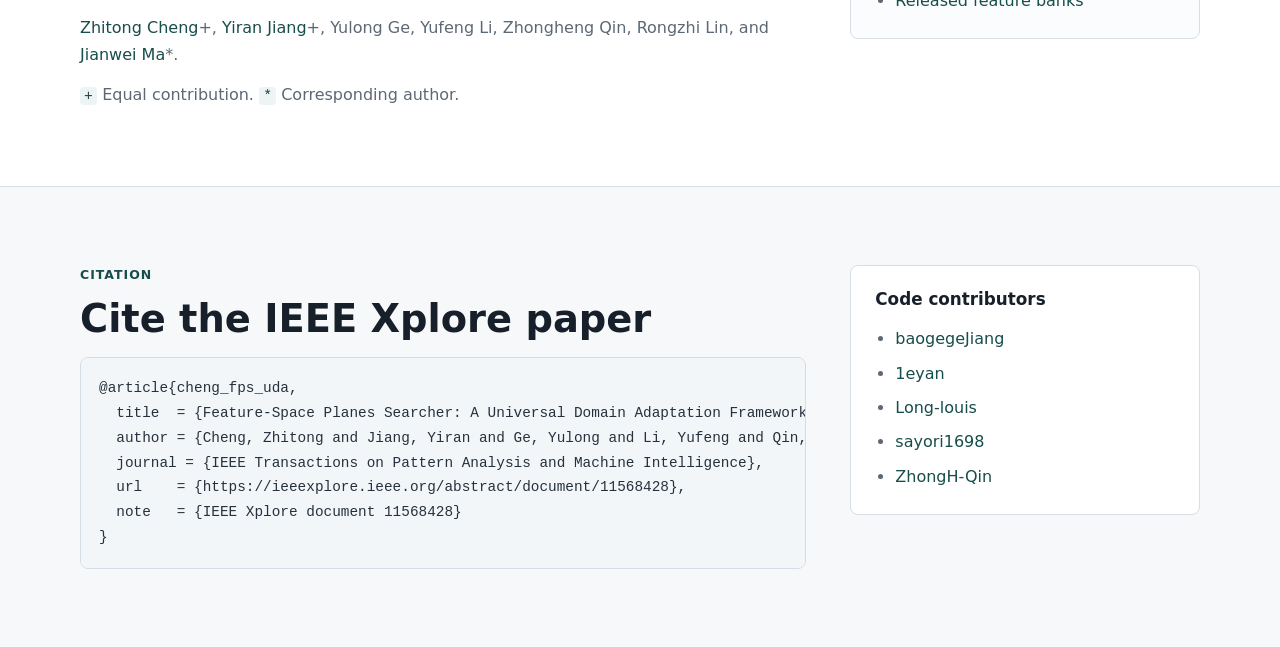
==== commit e52d891d: "Streamline README and add docs reference" ====
--- a/docs/index.html
+++ b/docs/index.html
@@ -19,6 +19,7 @@
           <a href="quickstart.html">Quick Start</a>
           <a href="feature-banks.html">Feature Banks</a>
           <a href="training.html">Training</a>
+          <a href="reference.html">Reference</a>
           <a href="advanced.html">Advanced</a>
           <a href="https://github.com/baogegeJiang/FPS">GitHub</a>
         </div>
@@ -93,6 +94,13 @@
                 schedules, losses, train/sweep commands, and Python API usage.
               </p>
             </a>
+            <a class="item link-card" href="reference.html">
+              <h3>Reference</h3>
+              <p>
+                Look up YAML fields, CLI commands, dataset helpers, benchmark
+                utilities, and repository layout.
+              </p>
+            </a>
             <a class="item link-card" href="advanced.html">
               <h3>Advanced</h3>
               <p>
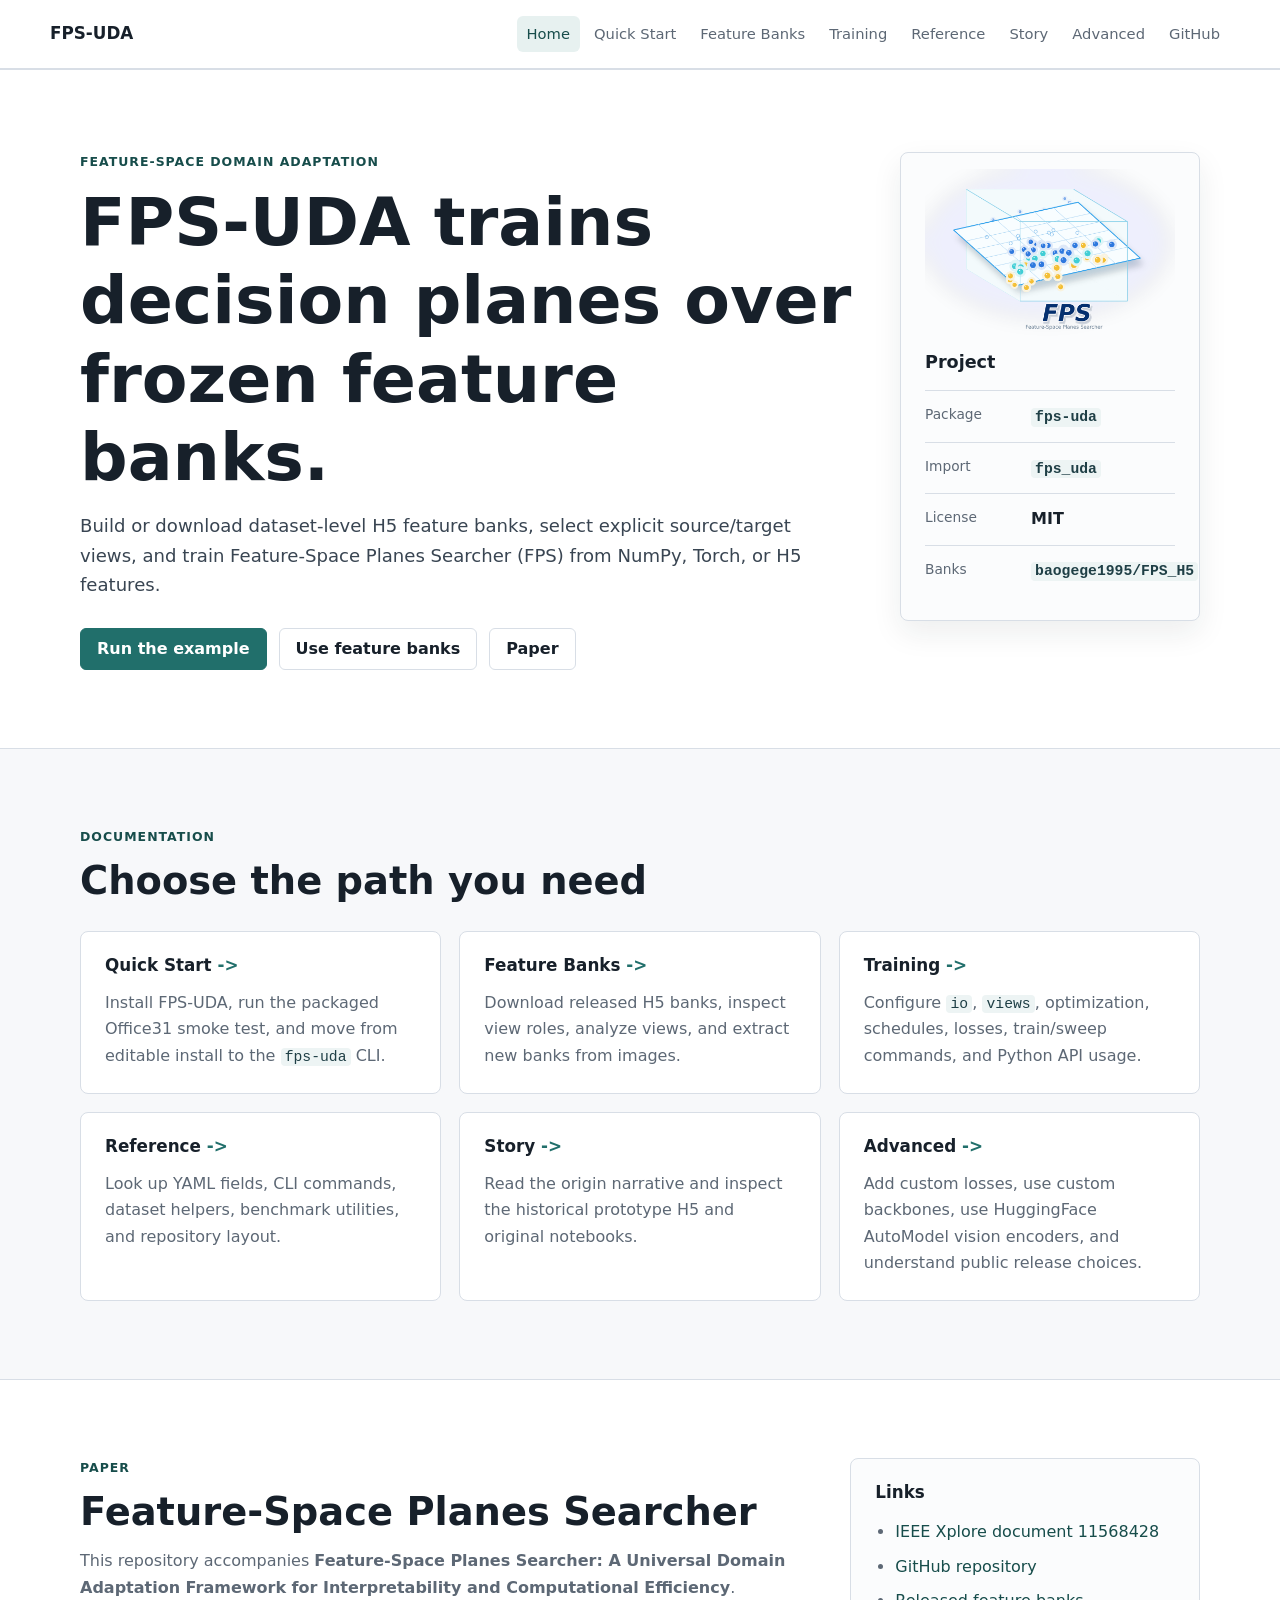
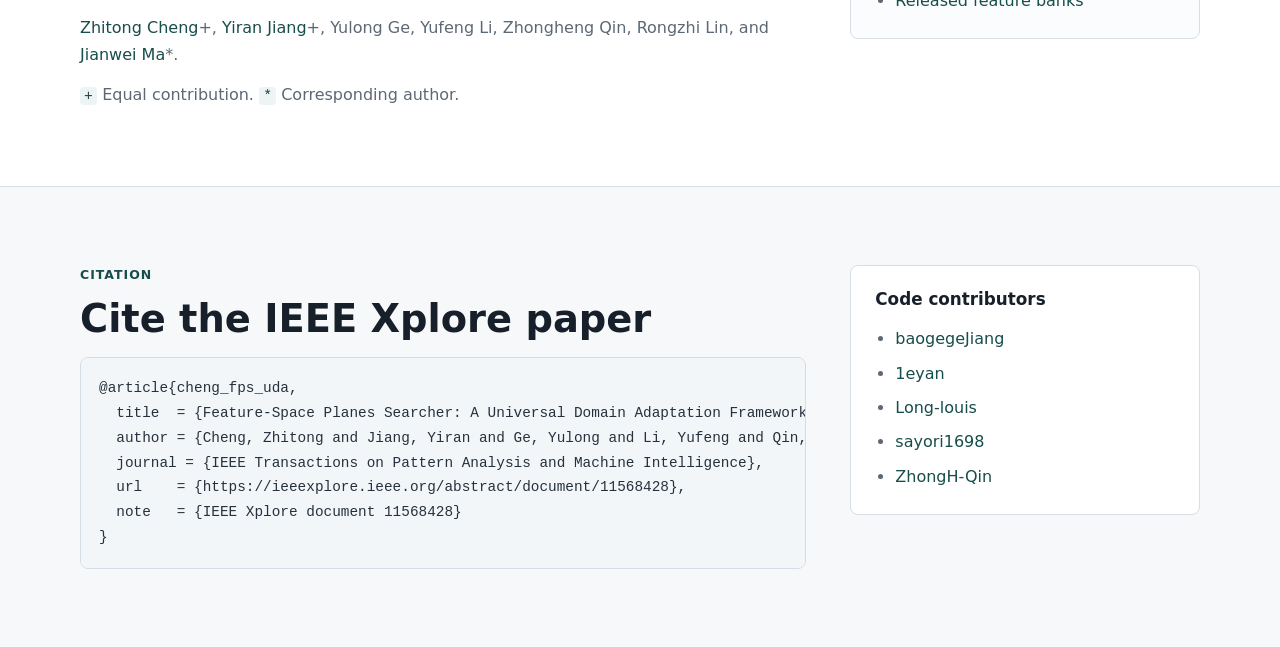
==== commit ef697da0: "Add origin story prototype artifacts" ====
--- a/docs/index.html
+++ b/docs/index.html
@@ -20,6 +20,7 @@
           <a href="feature-banks.html">Feature Banks</a>
           <a href="training.html">Training</a>
           <a href="reference.html">Reference</a>
+          <a href="story.html">Story</a>
           <a href="advanced.html">Advanced</a>
           <a href="https://github.com/baogegeJiang/FPS">GitHub</a>
         </div>
@@ -101,6 +102,13 @@
                 utilities, and repository layout.
               </p>
             </a>
+            <a class="item link-card" href="story.html">
+              <h3>Story</h3>
+              <p>
+                Read the origin narrative and inspect the historical prototype
+                H5 and original notebooks.
+              </p>
+            </a>
             <a class="item link-card" href="advanced.html">
               <h3>Advanced</h3>
               <p>
